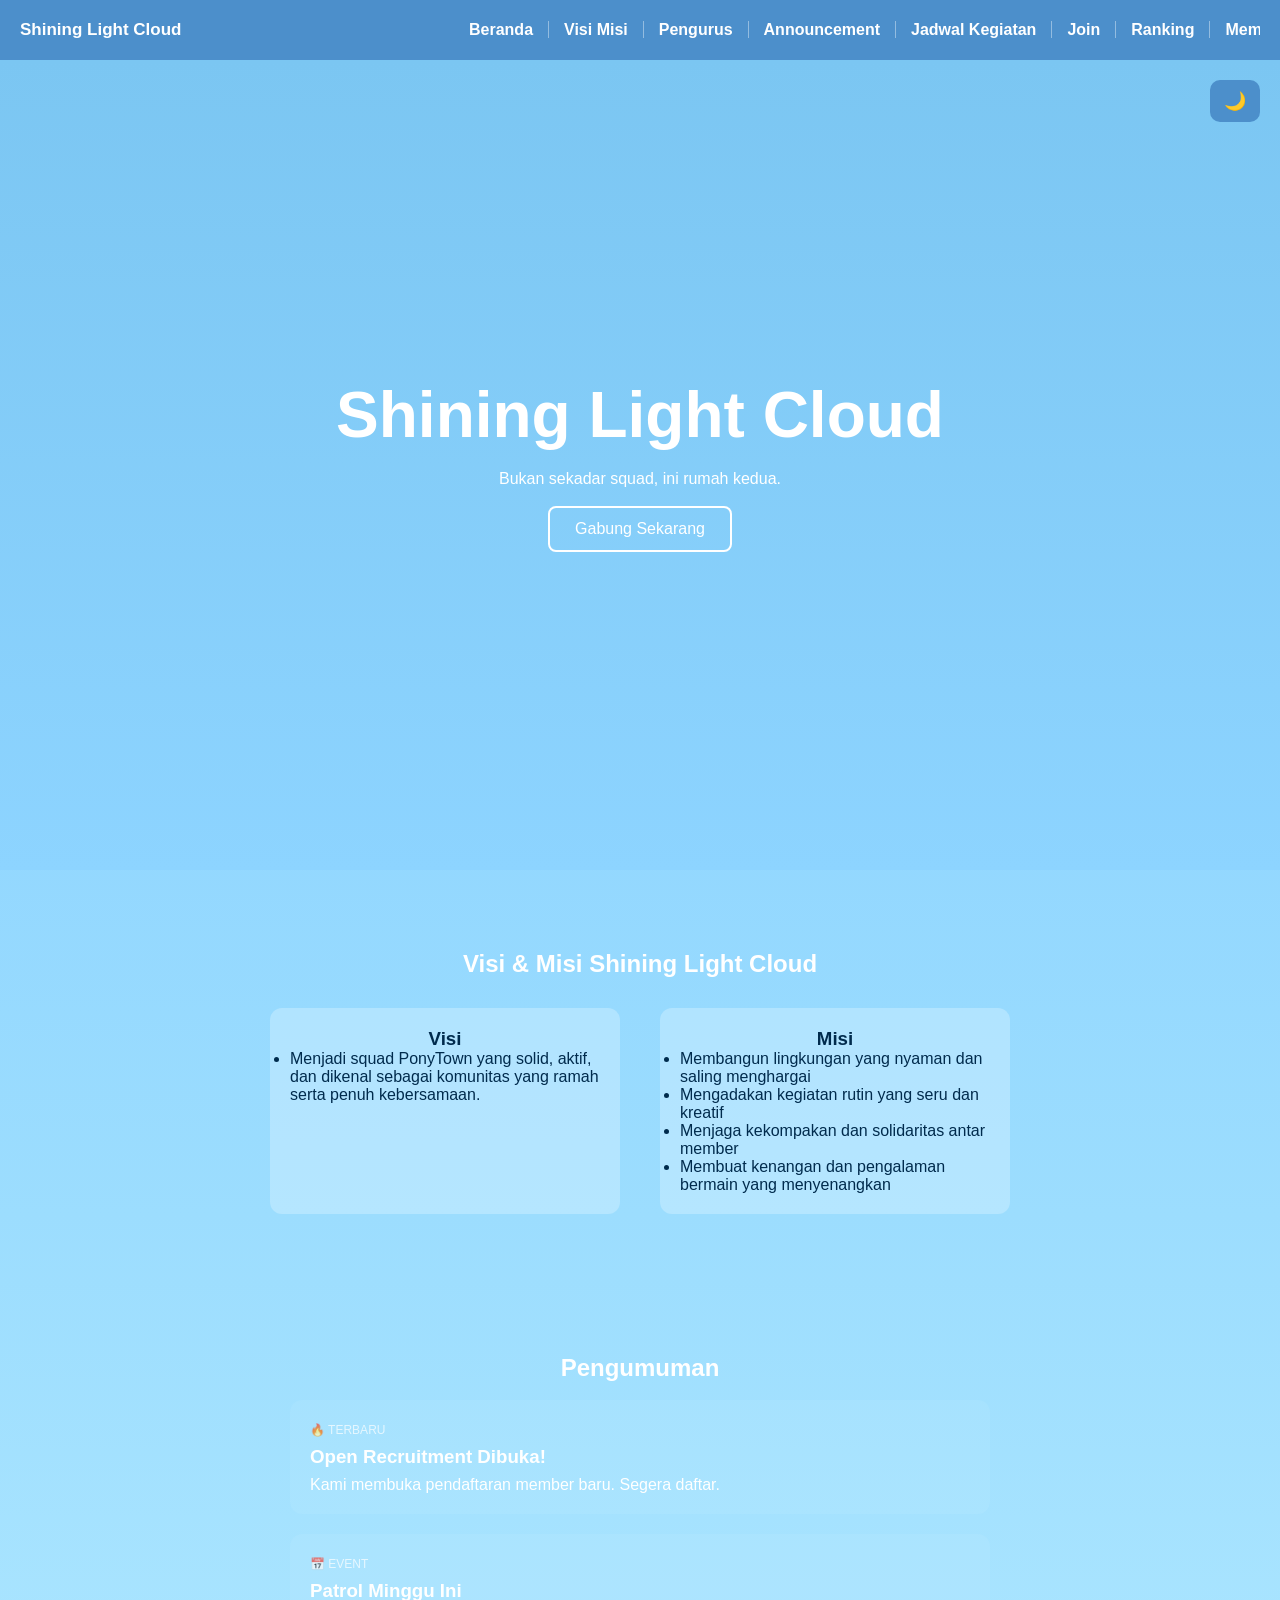
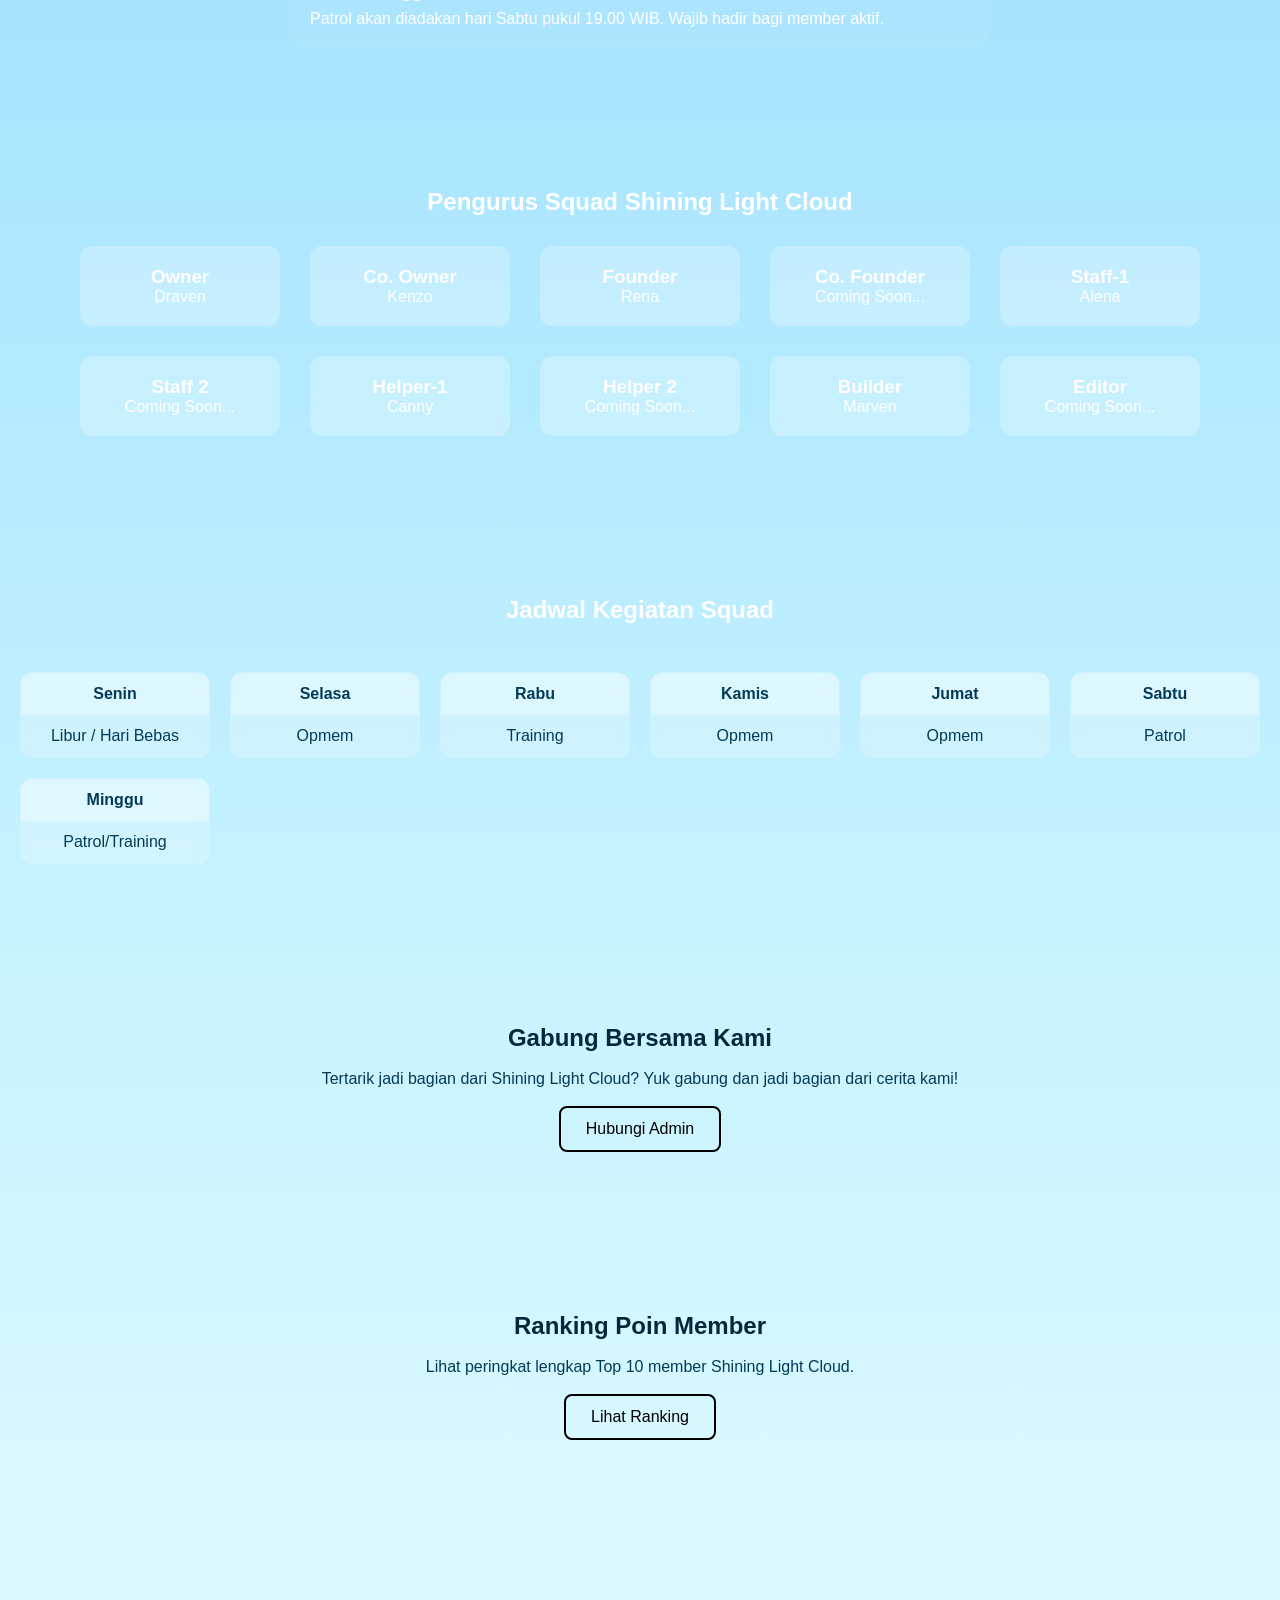
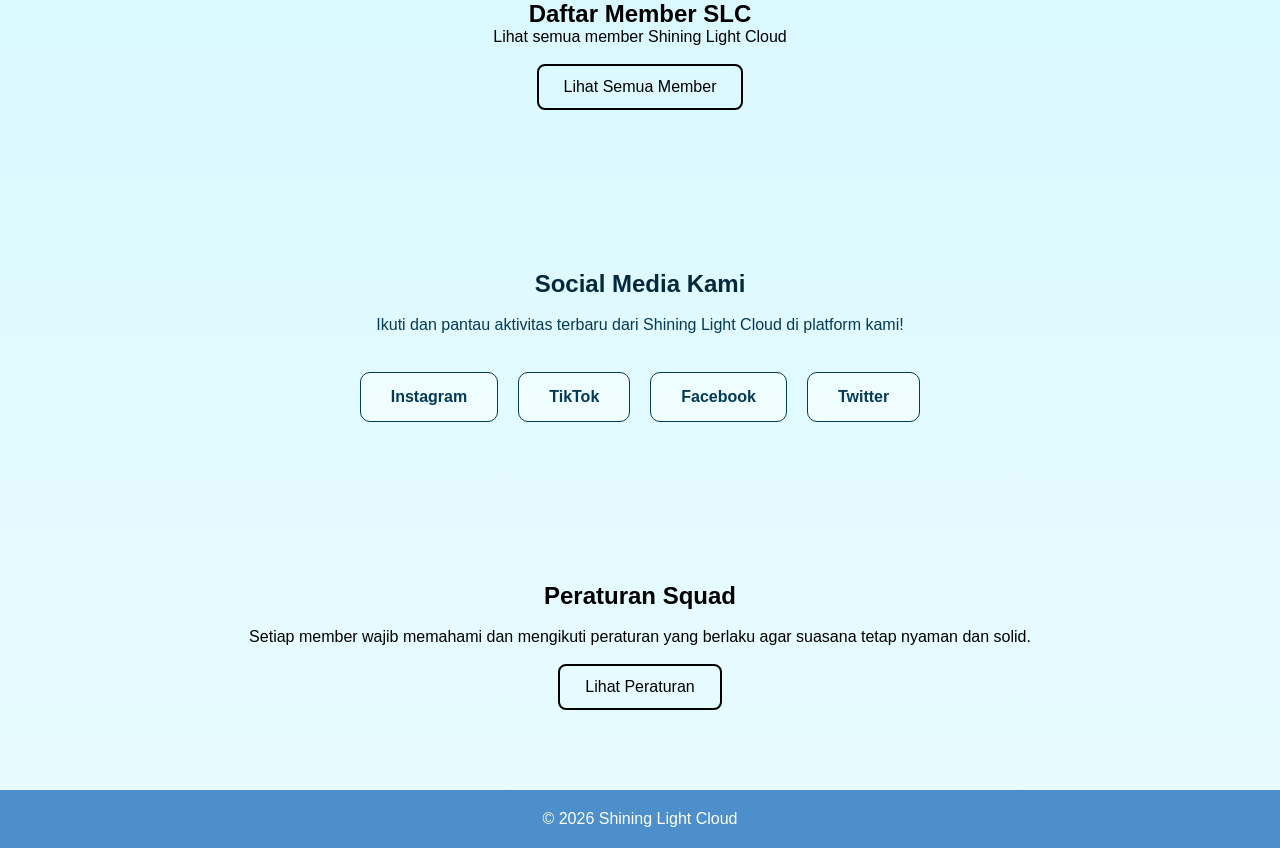
==== index.html @ 325a5eca "Update index.html" ====
<!DOCTYPE html>
<html lang="id">
<head>
    <meta charset="UTF-8">
    <meta name="viewport" content="width=device-width, initial-scale=1.0">
    <title>Shining Light Cloud</title>
    <link rel="icon" href="assets/img/favicon.ico">
    <link rel="stylesheet" href="assets/css/beranda/global.css">
    <link rel="stylesheet" href="assets/css/beranda/navbar.css">
    <link rel="stylesheet" href="assets/css/beranda/hero.css">
    <link rel="stylesheet" href="assets/css/beranda/about.css">
    <link rel="stylesheet" href="assets/css/beranda/team.css">
    <link rel="stylesheet" href="assets/css/beranda/schedule.css">
    <link rel="stylesheet" href="assets/css/beranda/join.css">
    <link rel="stylesheet" href="assets/css/beranda/social.css">
    <link rel="stylesheet" href="assets/css/beranda/ranking.css">
    <link rel="stylesheet" href="assets/css/beranda/member-list.css">
    <link rel="stylesheet" href="assets/css/beranda/footer.css">
    <link rel="stylesheet" href="assets/css/beranda/darkmode.css">
    <link rel="stylesheet" href="assets/css/beranda/responsive.css">
    <link rel="stylesheet" href="assets/css/beranda/announcement.css">
    
</head>
<body>

<!-- NAVBAR -->
<nav class="navbar">
    <div class="logo">Shining Light Cloud</div>

    <div class="nav-scroll">
        <ul>
            <li><a href="#beranda">Beranda</a></li>
            <li><a href="#visi-misi">Visi Misi</a></li>
            <li><a href="#pengurus">Pengurus</a></li>
            <li><a href="#announcement">Announcement</a></li>
            <li><a href="#kegiatan">Jadwal Kegiatan</a></li>
            <li><a href="#join">Join</a></li>
            <li><a href="#ranking">Ranking</a></li>
            <li><a href="#member-list">Member List</a></li>
            <li><a href="#social-media">Social Media</a></li>
            <li><a href="#rules">Rules</a></li>
        </ul>
    </div>
</nav>

<div class="theme-toggle" id="theme-toggle">🌙</div>

<!-- HERO -->
<section id="beranda" class="section hero">
    <div class="hero-text">
        <h1>Shining Light Cloud</h1>
        <br>
        <p>Bukan sekadar squad, ini rumah kedua.</p>
        <br>
        <a href="#join" class="bttn">Gabung Sekarang</a>
    </div>
</section>

<!-- VISI MISI -->
<section id="visi-misi" class="section about">
    <h2>Visi & Misi Shining Light Cloud</h2>

    <div class="about-container">
        <div class="visi">
            <h3>Visi</h3>
            <ul>
                <li>Menjadi squad PonyTown yang solid, aktif, dan dikenal sebagai komunitas yang ramah serta penuh kebersamaan.</li>
            </ul>
        </div>

        <div class="misi">
            <h3>Misi</h3>
            <ul>
                <li>Membangun lingkungan yang nyaman dan saling menghargai</li>
                <li>Mengadakan kegiatan rutin yang seru dan kreatif</li>
                <li>Menjaga kekompakan dan solidaritas antar member</li>
                <li>Membuat kenangan dan pengalaman bermain yang menyenangkan</li>
            </ul>
        </div>
    </div>
</section>

<section id="announcement" class="section announcement">
    <h2>Pengumuman</h2> <br>

    <div class="announcement-container">

        <div class="announcement-item">
            <span class="tag">🔥 TERBARU</span>
            <h3>Open Recruitment Dibuka!</h3>
            <p>Kami membuka pendaftaran member baru. Segera daftar.</p>
        </div>

        <div class="announcement-item">
            <span class="tag">📅 EVENT</span>
            <h3>Patrol Minggu Ini</h3>
            <p>Patrol akan diadakan hari Sabtu pukul 19.00 WIB. Wajib hadir bagi member aktif.</p>
        </div>

    </div>
</section>

<!-- PENGURUS -->
<section id="pengurus" class="section team">
    <h2>Pengurus Squad Shining Light Cloud</h2>

    <div class="team-container">

        <a href="pages/admin/draven.html" class="member">
            <h3>Owner</h3>
            <p>Draven</p>
        </a>

        <a href="pages/admin/kenzo.html" class="member">
            <h3>Co. Owner</h3>
            <p>Kenzo</p>
        </a>

        <a href="pages/admin/rena.html" class="member">
            <h3>Founder</h3>
            <p>Rena</p>
        </a>

        <div class="member">
            <h3>Co. Founder</h3>
            <p>Coming Soon...</p>
        </div>

        <a href="pages/admin/alena.html" class="member">
            <h3>Staff-1</h3>
            <p>Alena</p>
        </a>

        <div class="member">
            <h3>Staff 2</h3>
            <p>Coming Soon...</p>
        </div>

        <a href="pages/admin/canny.html" class="member">
            <h3>Helper-1</h3>
            <p>Canny</p>
        </a>

        <div class="member">
            <h3>Helper 2</h3>
            <p>Coming Soon...</p>
        </div>

        <a href="pages/admin/marven.html" class="member">
            <h3>Builder</h3>
            <p>Marven</p>
        </a>

        <div class="member">
            <h3>Editor</h3>
            <p>Coming Soon...</p>
        </div>

    </div>
</section>

<!-- KEGIATAN -->
<section id="kegiatan" class="section activity">
    <h2>Jadwal Kegiatan Squad</h2>
    <br>

    <div class="schedule-grid">

        <table class="schedule-table">
            <tr>
                <th>Senin</th>
            </tr>
            <tr>
                <td>Libur / Hari Bebas</td>
            </tr>
        </table>

        <table class="schedule-table">
            <tr>
                <th>Selasa</th>
            </tr>
            <tr>
                <td>Opmem</td>
            </tr>
        </table>

        <table class="schedule-table">
            <tr>
                <th>Rabu</th>
            </tr>
            <tr>
                <td>Training</td>
            </tr>
        </table>

        <table class="schedule-table">
            <tr>
                <th>Kamis</th>
            </tr>
            <tr>
                <td>Opmem</td>
            </tr>
        </table>

        <table class="schedule-table">
            <tr>
                <th>Jumat</th>
            </tr>
            <tr>
                <td>Opmem</td>
            </tr>
        </table>

        <table class="schedule-table">
            <tr>
                <th>Sabtu</th>
            </tr>
            <tr>
                <td>Patrol</td>
            </tr>
        </table>

        <table class="schedule-table">
            <tr>
                <th>Minggu</th>
            </tr>
            <tr>
                <td>Patrol/Training</td>
            </tr>
        </table>

    </div>
</section>

<!-- JOIN -->
<section id="join" class="section join">
    <h2>Gabung Bersama Kami</h2>
    <br>
    <p>Tertarik jadi bagian dari Shining Light Cloud? Yuk gabung dan jadi bagian dari cerita kami!</p>
    <br>

    <a href="pages/admin.html" class="btn">Hubungi Admin</a>
</section>

<!-- RANKING -->
<section id="ranking" class="section ranking">
    <h2>Ranking Poin Member</h2>
    <br>
    <p>Lihat peringkat lengkap Top 10 member Shining Light Cloud.</p>
    <br>

    <a href="pages/ranking.html" class="btn">Lihat Ranking</a>
</section>

<!-- MEMBER LIST -->
<section id="member-list" class="section member-list">
    <h2 style="color: black;">Daftar Member SLC</h2>
    <p style="color: black;">Lihat semua member Shining Light Cloud</p>
    <br>

    <a href="pages/member/member-list.html" class="btn">Lihat Semua Member</a>
</section>

<!-- SOCIAL -->
<section id="social-media" class="section social">
    <h2>Social Media Kami</h2>
    <br>
    <p>Ikuti dan pantau aktivitas terbaru dari Shining Light Cloud di platform kami!</p>
    <br>

    <div class="social-container">
        <a href="https://www.instagram.com/shininglightcloud?igsh=OTZnd3Znb2lmcnAx" class="social-box">Instagram</a>
        <a href="https://www.tiktok.com/@shining.light.clo?_r=1&_t=ZS-95J1mHnRZrQ" class="social-box">TikTok</a>
        <a href="https://www.facebook.com/profile.php?id=61574347956772&mibextid=rS40aB7S9Ucbxw6v" class="social-box">Facebook</a>
        <a href="https://x.com/SCloud65213" class="social-box">Twitter</a>
    </div>
</section>

<section id="rules" class="section rules-preview">
    <h2 style="color: black;">Peraturan Squad</h2> <br>
    <p style="color: black;">Setiap member wajib memahami dan mengikuti peraturan yang berlaku agar suasana tetap nyaman dan solid.</p>
    <br>

    <a href="pages/rules.html" class="btn">Lihat Peraturan</a>
</section>

<!-- FOOTER -->
<footer>
    &copy; 2026 Shining Light Cloud
</footer>

<script src="assets/js/beranda.js"></script>

</body>
</html>
---- assets/css/beranda/global.css ----
* {
    margin: 0;
    padding: 0;
    box-sizing: border-box;
}

html { scroll-behavior: smooth;}

body {
    font-family: Arial, sans-serif;
    transition: background 0.5s ease, color 0.5s ease;
    background: linear-gradient(180deg, #7BC6F2 0%, #8DD4FF 15%, #9CDDFE 30%, #AEE7FF 45%, #C3F1FF 60%, #D7F8FF 75%, #E9FCFF 100%);
}

.section {
    padding: 80px 20px;
    text-align: center;
    scroll-margin-top: 100px;
    color: white;
}

.about, .team, .activity, .join, .social, .ranking, .member-list {
    background: transparent;
}

.bttn {
    display: inline-block;
    color: rgb(255, 255, 255);
    text-decoration: none;
    border: 2px solid rgb(255, 255, 255);
    padding: 12px 25px;
    border-radius: 8px;
    transition: 0.3s;
}

.btn {
    display: inline-block;
    color: black;
    text-decoration: none;
    border: 2px solid black;
    padding: 12px 25px;
    border-radius: 8px;
    transition: 0.3s;
}
.btn:hover {
    background: rgba(255,255,255,0.2);
}
---- assets/css/beranda/navbar.css ----
.navbar {
    display: flex;
    justify-content: space-between;
    align-items: center;
    padding: 20px;
    background: #4C8FCB;
    color: white;
    position: sticky;
    top: 0;
    z-index: 100;
}

.logo {
    font-weight: bold;
    font-size: 17px;
}

.nav-scroll {
    overflow-x: auto;
    white-space: nowrap;
    max-width: 65%;
}
.nav-scroll::-webkit-scrollbar { display: none; }

.nav-scroll ul { display: flex; }

.nav-scroll li { list-style: none; }

.nav-scroll li a {
    text-decoration: none;
    color: white;
    font-weight: bold;
    padding: 0 15px;
    border-right: 1px solid rgba(255,255,255,0.4);
    transition: 0.3s;
}
.nav-scroll li a:hover { opacity: 0.7; }
.nav-scroll li:last-child a { border-right: none; }
---- assets/css/beranda/hero.css ----
.hero {
    height: 90vh;
    display: flex;
    justify-content: center;
    align-items: center;
    background: linear-gradient(180deg, #7BC6F2, #8DD4FF);
}

.hero h1 {
    font-size: 64px;
}
---- assets/css/beranda/about.css ----
.about-container {
    display: flex;
    gap: 40px;
    justify-content: center;
    flex-wrap: wrap;
    margin-top: 30px;
}

.visi, .misi {
    background: rgba(255,255,255,0.25);
    padding: 20px;
    border-radius: 12px;
    width: 350px;
    color: #002B4D;
}

.visi ul, .misi ul {
    text-align: left;
}
---- assets/css/beranda/team.css ----
.team-container {
    display: flex;
    gap: 30px;
    flex-wrap: wrap;
    justify-content: center;
    margin-top: 30px;
}

.member {
    text-decoration: none;
    color: white;
    background: rgba(255,255,255,0.25);
    padding: 20px;
    border-radius: 12px;
    width: 200px;
    transition: 0.3s;
}

.member:hover {
    transform: translateY(-8px);
    background: rgba(255,255,255,0.35);
}
---- assets/css/beranda/schedule.css ----
.schedule-grid {
    display: grid;
    grid-template-columns: repeat(auto-fit, minmax(180px, 1fr));
    gap: 20px;
    margin-top: 30px;
}

.schedule-table {
    width: 100%;
    border-collapse: collapse;
    background: rgba(255,255,255,0.22);
    backdrop-filter: blur(5px);
    border-radius: 12px;
    color: #033A57;
    overflow: hidden;
    border: 1px solid rgba(255,255,255,0.3);
}

.schedule-table th {
    padding: 12px;
    background: rgba(255,255,255,0.33);
}

.schedule-table td {
    padding: 12px;
}
---- assets/css/beranda/join.css ----
.join { color: #033A57; }

.join h2 { color: #02283d; }
---- assets/css/beranda/social.css ----
.social { color: #033A57; }

.social h2 { color: #02283d; }

.social-container {
    display: flex;
    justify-content: center;
    flex-wrap: wrap;
    gap: 20px;
    margin-top: 20px;
}

.social-box {
    text-decoration: none;
    color: #033A57;
    background: rgba(255,255,255,0.45);
    border: 1px solid #033A57;
    padding: 15px 30px;
    border-radius: 10px;
    font-weight: bold;
    transition: 0.3s;
}

.social-box:hover {
    background: rgba(255,255,255,0.65);
    transform: translateY(-5px);
}
---- assets/css/beranda/ranking.css ----
.ranking { color: #033A57; }

.ranking h2 { color: #02283d; }
---- assets/css/beranda/footer.css ----
footer {
    text-align: center;
    padding: 20px;
    background: #4C8FCB;
    color: white;
}
---- assets/css/beranda/darkmode.css ----
body.dark-mode {
    background: linear-gradient(180deg, #0F243A 0%, #153557 25%, #1E4366 50%, #254F75 75%, #2E5B85 100%);
}

.dark-mode .navbar {
    background: linear-gradient(to right, #0F243A, #1A3654);
}

.dark-mode .hero {
    background: linear-gradient(180deg, #0F243A, #153557);
}

.dark-mode .social-box {
    color: white;
    border-color: white;
    background: rgba(255,255,255,0.1);
}

.dark-mode .social-box:hover {
    background: rgba(255,255,255,0.2);
}

.dark-mode footer {
    background: #0F243A;
}

/* Theme Button */
.theme-toggle {
    position: fixed;
    top: 80px;
    right: 20px;
    background: #4C8FCB;
    color: white;
    padding: 10px 14px;
    border-radius: 10px;
    cursor: pointer;
    font-size: 18px;
    z-index: 999;
    transition: 0.3s;
}
.theme-toggle:hover { transform: scale(1.1); }
.dark-mode .theme-toggle { background: #1A3654; }
---- assets/css/beranda/responsive.css ----
@media (max-width: 768px) {

    .navbar { padding: 12px 15px; }
    .logo { font-size: 14px; }

    .nav-scroll { max-width: 60%; }
    .nav-scroll li a {
        padding: 0 10px;
        font-size: 12px;
    }

    .hero { height: 80vh; padding: 0 15px; }
    .hero h1 {
        font-size: 34px;
        line-height: 1.2;
    }

    .section { padding: 60px 15px; }

    .visi, .misi { width: 100%; }

    .team-container { gap: 15px; }

    .member {
        width: 100%;
        max-width: 220px;
        padding: 15px;
    }

    .schedule-grid { grid-template-columns: 1fr; }

    .social-box {
        width: 100%;
        padding: 12px;
        text-align: center;
    }

    .theme-toggle {
        top: 70px;
        right: 10px;
        padding: 8px 10px;
        font-size: 14px;
    }
}
---- assets/css/beranda/announcement.css ----
.announcement {
    text-align: center;
    padding: 60px 20px;
}

.announcement-container {
    display: grid;
    gap: 20px;
    max-width: 700px;
    margin: auto;
}

.announcement-item {
    background: rgba(255,255,255,0.05);
    padding: 20px;
    border-radius: 12px;
    text-align: left;
    transition: 0.3s;
}

.announcement-item:hover {
    transform: translateY(-4px);
    background: rgba(255,255,255,0.1);
}

.tag {
    font-size: 12px;
    opacity: 0.7;
}

.announcement-item h3 {
    margin: 8px 0;
}
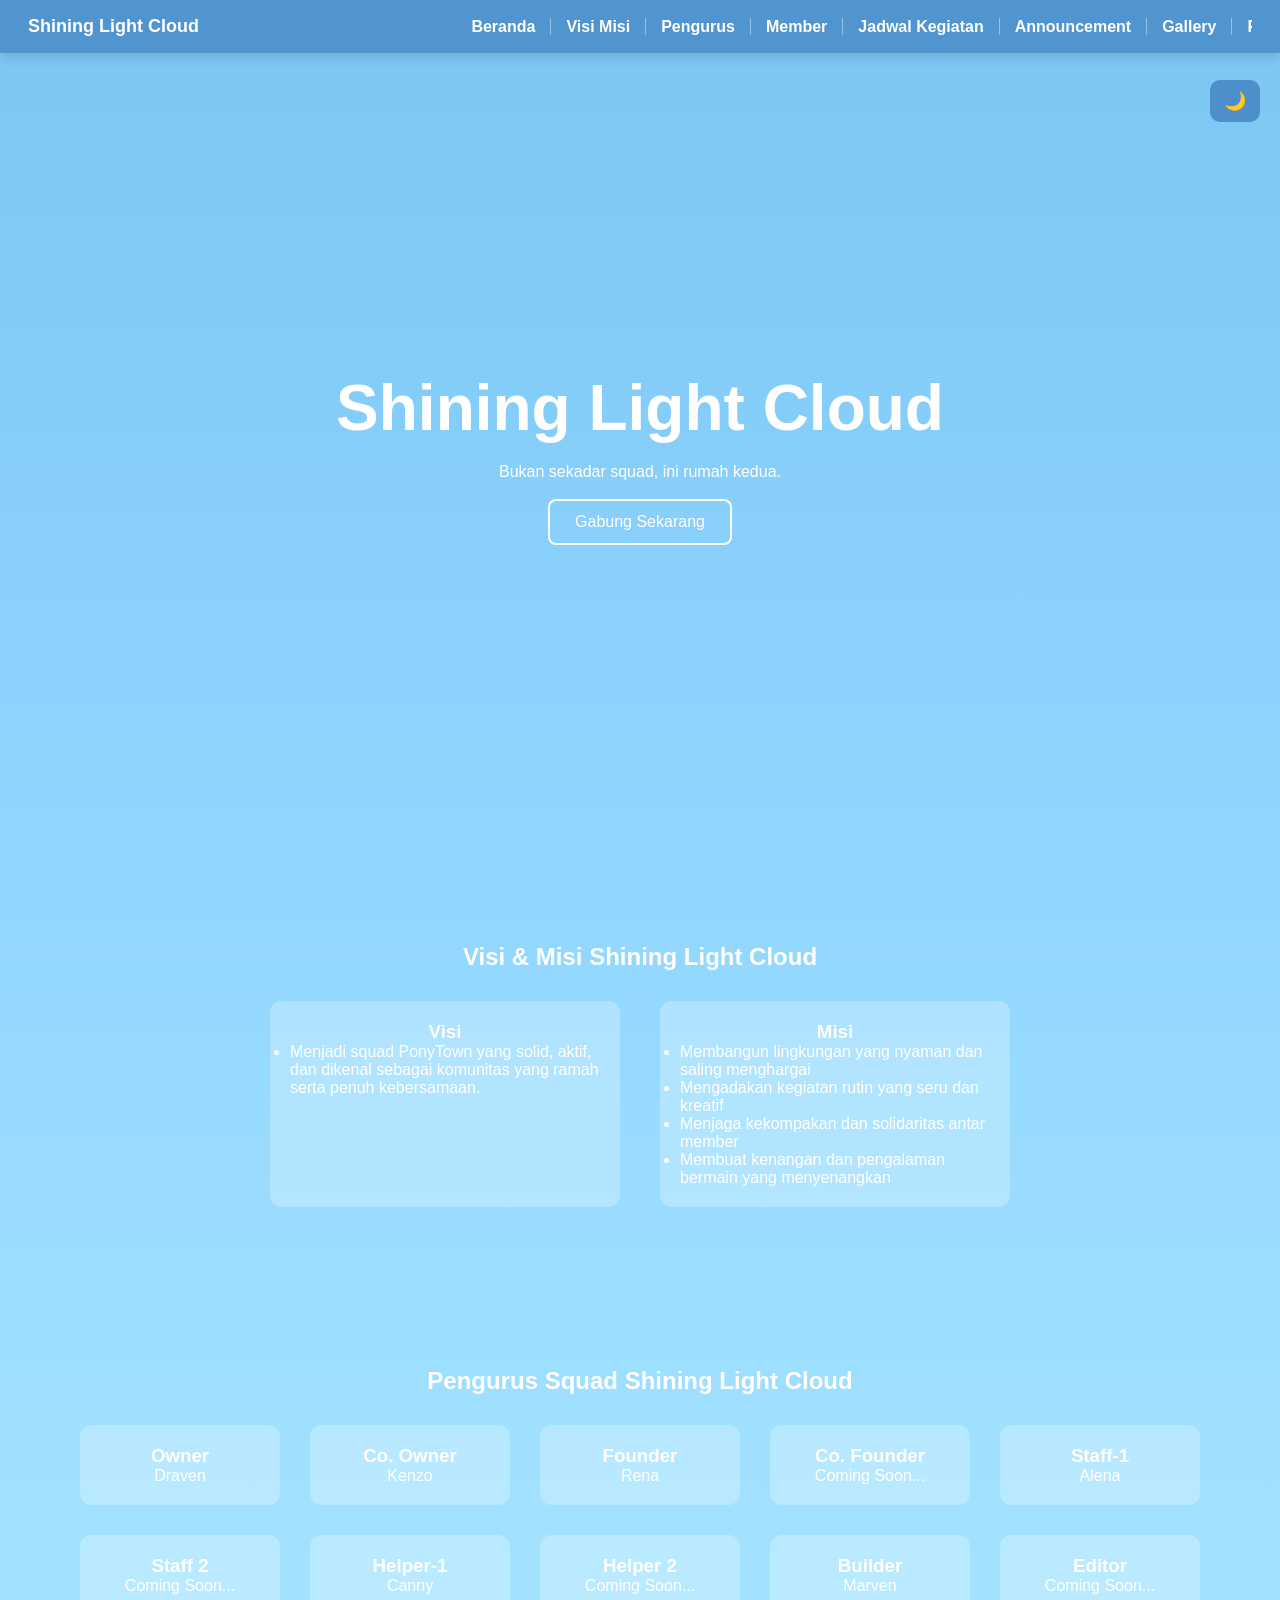
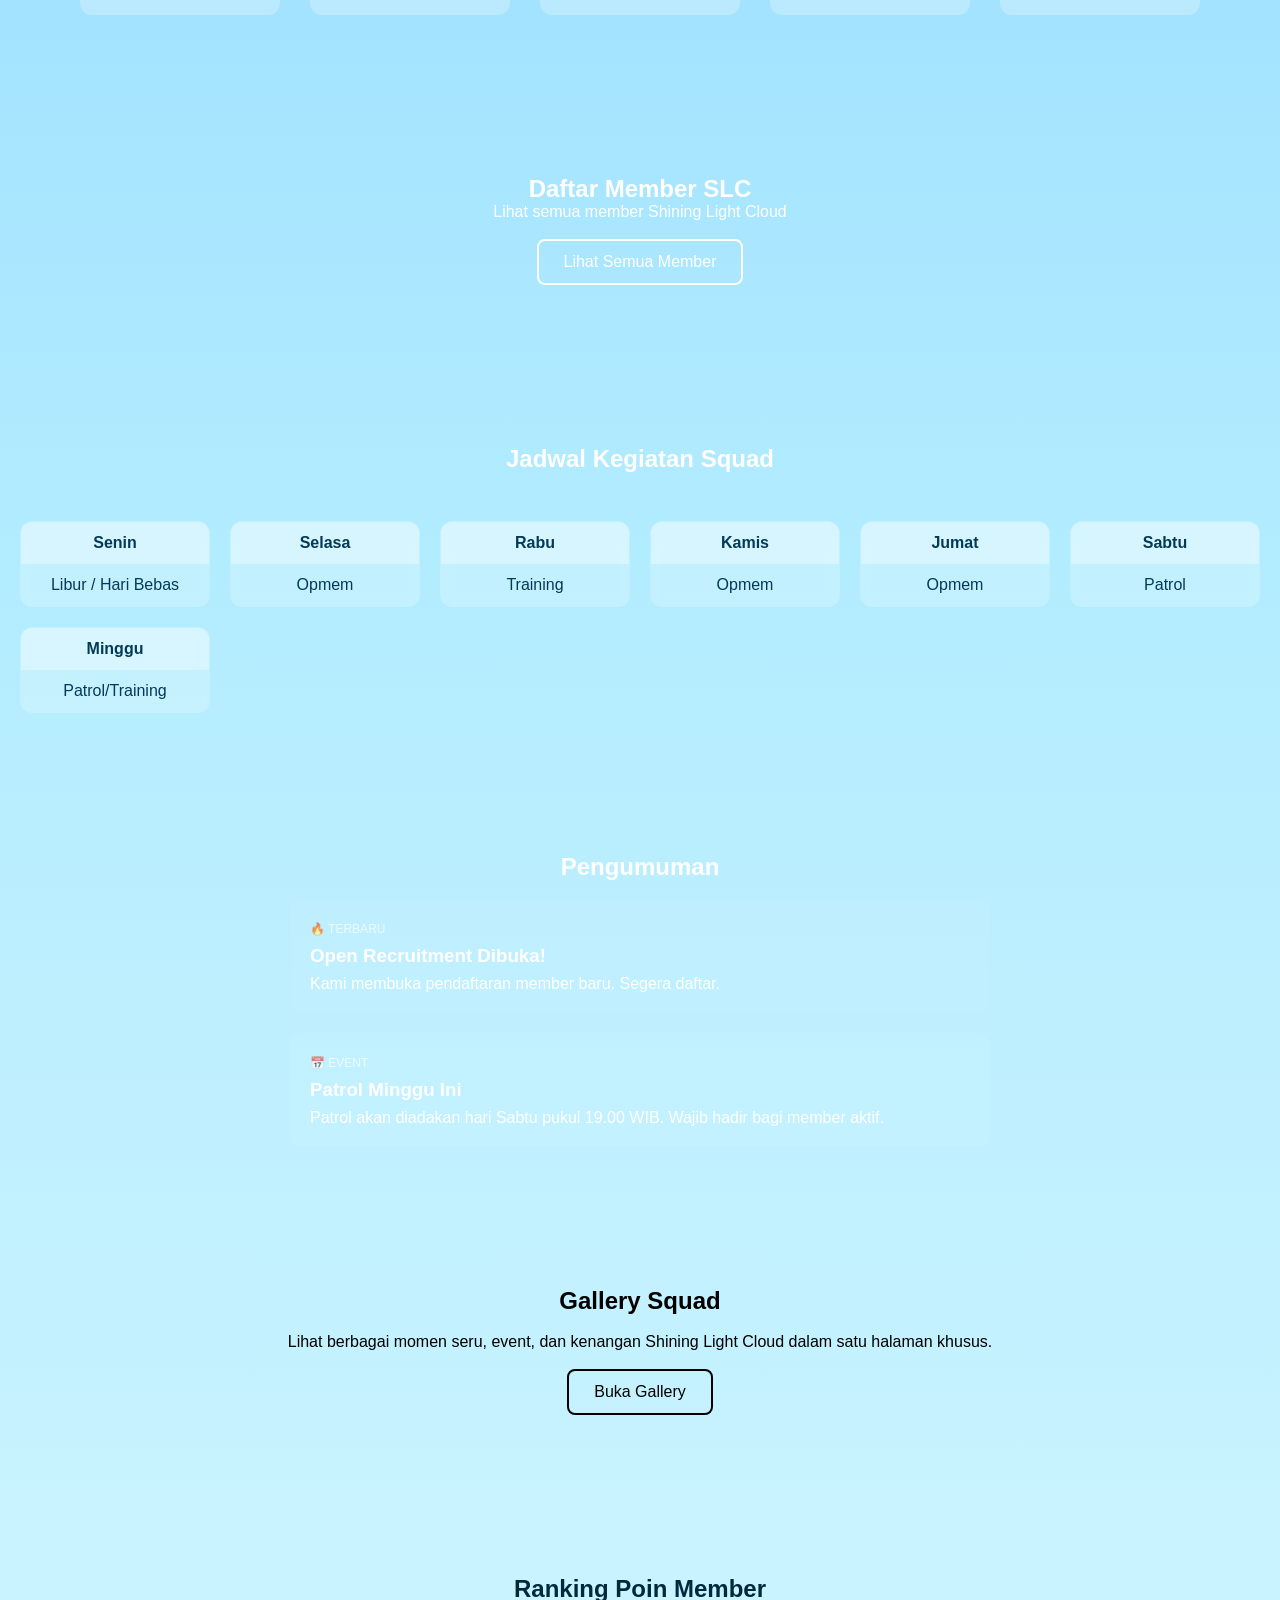
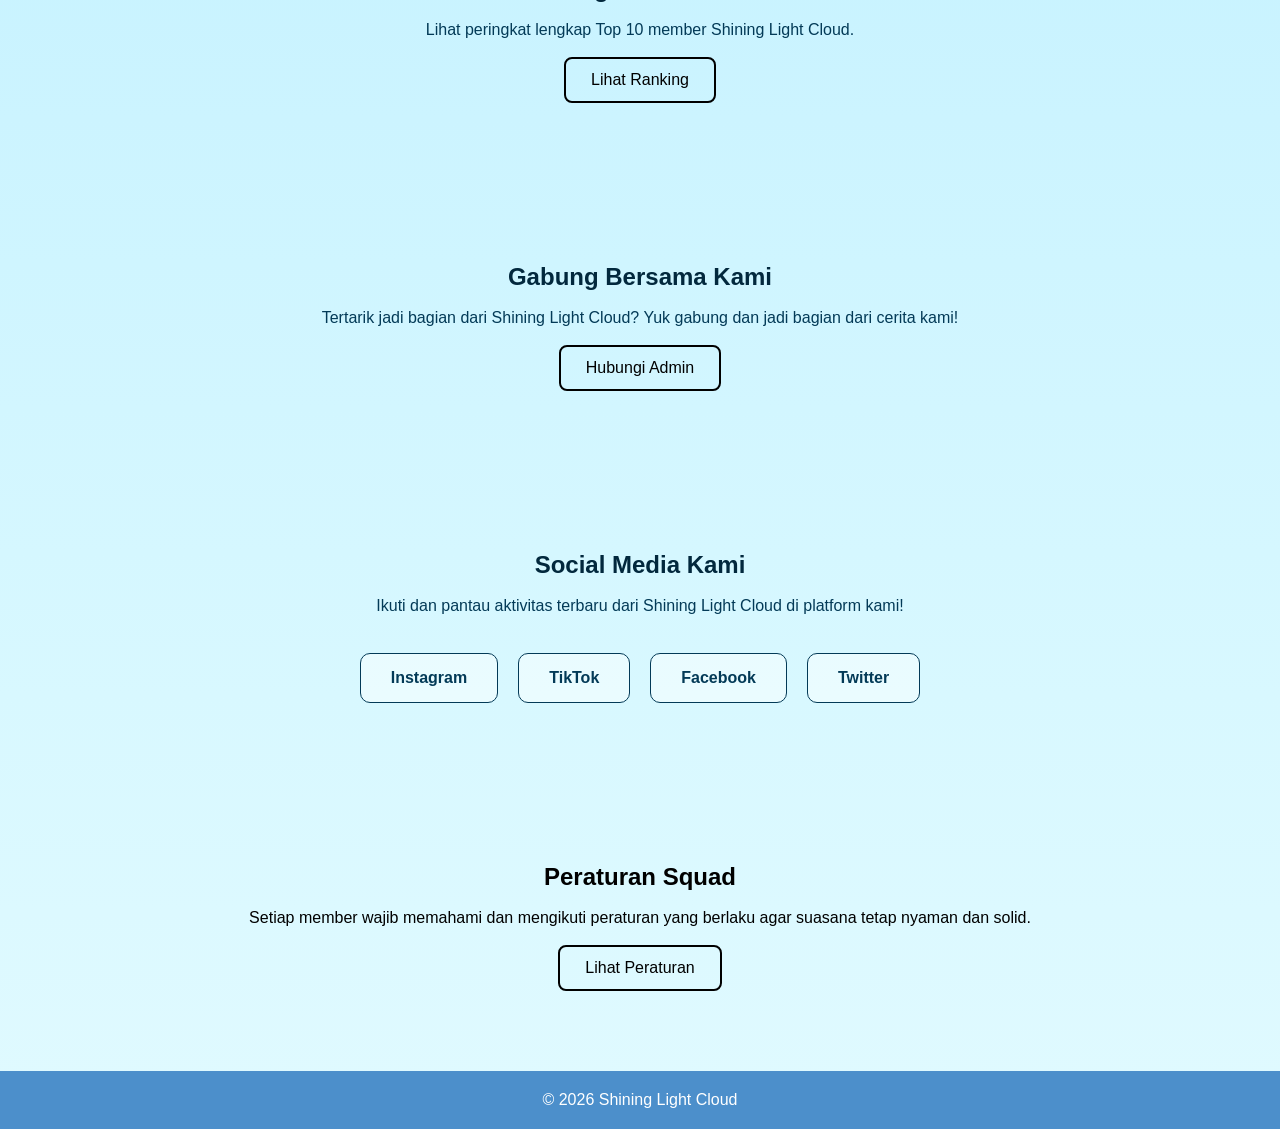
==== commit 1d06898e: "Add files via upload" ====
--- a/index.html
+++ b/index.html
@@ -4,9 +4,11 @@
     <meta charset="UTF-8">
     <meta name="viewport" content="width=device-width, initial-scale=1.0">
     <title>Shining Light Cloud</title>
+
     <link rel="icon" href="assets/img/favicon.ico">
+
+    <!-- CSS -->
     <link rel="stylesheet" href="assets/css/beranda/global.css">
-    <link rel="stylesheet" href="assets/css/beranda/navbar.css">
     <link rel="stylesheet" href="assets/css/beranda/hero.css">
     <link rel="stylesheet" href="assets/css/beranda/about.css">
     <link rel="stylesheet" href="assets/css/beranda/team.css">
@@ -19,8 +21,8 @@
     <link rel="stylesheet" href="assets/css/beranda/darkmode.css">
     <link rel="stylesheet" href="assets/css/beranda/responsive.css">
     <link rel="stylesheet" href="assets/css/beranda/announcement.css">
-    
 </head>
+
 <body>
 
 <!-- NAVBAR -->
@@ -32,11 +34,12 @@
             <li><a href="#beranda">Beranda</a></li>
             <li><a href="#visi-misi">Visi Misi</a></li>
             <li><a href="#pengurus">Pengurus</a></li>
+            <li><a href="#member-list">Member</a></li>
+            <li><a href="#kegiatan">Jadwal Kegiatan</a></li>
             <li><a href="#announcement">Announcement</a></li>
-            <li><a href="#kegiatan">Jadwal Kegiatan</a></li>
+            <li><a href="#gallery">Gallery</a></li>
+            <li><a href="#ranking">Ranking</a></li>
             <li><a href="#join">Join</a></li>
-            <li><a href="#ranking">Ranking</a></li>
-            <li><a href="#member-list">Member List</a></li>
             <li><a href="#social-media">Social Media</a></li>
             <li><a href="#rules">Rules</a></li>
         </ul>
@@ -45,7 +48,7 @@
 
 <div class="theme-toggle" id="theme-toggle">🌙</div>
 
-<!-- HERO -->
+<!-- BERANDA -->
 <section id="beranda" class="section hero">
     <div class="hero-text">
         <h1>Shining Light Cloud</h1>
@@ -64,7 +67,10 @@
         <div class="visi">
             <h3>Visi</h3>
             <ul>
-                <li>Menjadi squad PonyTown yang solid, aktif, dan dikenal sebagai komunitas yang ramah serta penuh kebersamaan.</li>
+                <li>
+                    Menjadi squad PonyTown yang solid, aktif, dan dikenal sebagai komunitas
+                    yang ramah serta penuh kebersamaan.
+                </li>
             </ul>
         </div>
 
@@ -80,11 +86,96 @@
     </div>
 </section>
 
+<!-- PENGURUS -->
+<section id="pengurus" class="section team">
+    <h2>Pengurus Squad Shining Light Cloud</h2>
+
+    <div class="team-container">
+        <a href="pages/admin/draven.html" class="member">
+            <h3>Owner</h3>
+            <p>Draven</p>
+        </a>
+
+        <a href="pages/admin/kenzo.html" class="member">
+            <h3>Co. Owner</h3>
+            <p>Kenzo</p>
+        </a>
+
+        <a href="pages/admin/rena.html" class="member">
+            <h3>Founder</h3>
+            <p>Rena</p>
+        </a>
+
+        <div class="member">
+            <h3>Co. Founder</h3>
+            <p>Coming Soon...</p>
+        </div>
+
+        <a href="pages/admin/alena.html" class="member">
+            <h3>Staff-1</h3>
+            <p>Alena</p>
+        </a>
+
+        <div class="member">
+            <h3>Staff 2</h3>
+            <p>Coming Soon...</p>
+        </div>
+
+        <a href="pages/admin/canny.html" class="member">
+            <h3>Helper-1</h3>
+            <p>Canny</p>
+        </a>
+
+        <div class="member">
+            <h3>Helper 2</h3>
+            <p>Coming Soon...</p>
+        </div>
+
+        <a href="pages/admin/marven.html" class="member">
+            <h3>Builder</h3>
+            <p>Marven</p>
+        </a>
+
+        <div class="member">
+            <h3>Editor</h3>
+            <p>Coming Soon...</p>
+        </div>
+    </div>
+</section>
+
+<!-- MEMBER LIST -->
+<section id="member-list" class="section member-list">
+    <h2>Daftar Member SLC</h2>
+    <p>Lihat semua member Shining Light Cloud</p>
+
+    <br>
+    <a href="pages/member/member-list.html" class="bttn">
+        Lihat Semua Member
+    </a>
+</section>
+
+<!-- KEGIATAN -->
+<section id="kegiatan" class="section activity">
+    <h2>Jadwal Kegiatan Squad</h2>
+    <br>
+
+    <div class="schedule-grid">
+        <table class="schedule-table"><tr><th>Senin</th></tr><tr><td>Libur / Hari Bebas</td></tr></table>
+        <table class="schedule-table"><tr><th>Selasa</th></tr><tr><td>Opmem</td></tr></table>
+        <table class="schedule-table"><tr><th>Rabu</th></tr><tr><td>Training</td></tr></table>
+        <table class="schedule-table"><tr><th>Kamis</th></tr><tr><td>Opmem</td></tr></table>
+        <table class="schedule-table"><tr><th>Jumat</th></tr><tr><td>Opmem</td></tr></table>
+        <table class="schedule-table"><tr><th>Sabtu</th></tr><tr><td>Patrol</td></tr></table>
+        <table class="schedule-table"><tr><th>Minggu</th></tr><tr><td>Patrol/Training</td></tr></table>
+    </div>
+</section>
+
+<!-- ANNOUNCEMENT -->
 <section id="announcement" class="section announcement">
-    <h2>Pengumuman</h2> <br>
+    <h2>Pengumuman</h2>
+    <br>
 
     <div class="announcement-container">
-
         <div class="announcement-item">
             <span class="tag">🔥 TERBARU</span>
             <h3>Open Recruitment Dibuka!</h3>
@@ -94,178 +185,63 @@
         <div class="announcement-item">
             <span class="tag">📅 EVENT</span>
             <h3>Patrol Minggu Ini</h3>
-            <p>Patrol akan diadakan hari Sabtu pukul 19.00 WIB. Wajib hadir bagi member aktif.</p>
-        </div>
-
-    </div>
-</section>
-
-<!-- PENGURUS -->
-<section id="pengurus" class="section team">
-    <h2>Pengurus Squad Shining Light Cloud</h2>
-
-    <div class="team-container">
-
-        <a href="pages/admin/draven.html" class="member">
-            <h3>Owner</h3>
-            <p>Draven</p>
-        </a>
-
-        <a href="pages/admin/kenzo.html" class="member">
-            <h3>Co. Owner</h3>
-            <p>Kenzo</p>
-        </a>
-
-        <a href="pages/admin/rena.html" class="member">
-            <h3>Founder</h3>
-            <p>Rena</p>
-        </a>
-
-        <div class="member">
-            <h3>Co. Founder</h3>
-            <p>Coming Soon...</p>
-        </div>
-
-        <a href="pages/admin/alena.html" class="member">
-            <h3>Staff-1</h3>
-            <p>Alena</p>
-        </a>
-
-        <div class="member">
-            <h3>Staff 2</h3>
-            <p>Coming Soon...</p>
-        </div>
-
-        <a href="pages/admin/canny.html" class="member">
-            <h3>Helper-1</h3>
-            <p>Canny</p>
-        </a>
-
-        <div class="member">
-            <h3>Helper 2</h3>
-            <p>Coming Soon...</p>
-        </div>
-
-        <a href="pages/admin/marven.html" class="member">
-            <h3>Builder</h3>
-            <p>Marven</p>
-        </a>
-
-        <div class="member">
-            <h3>Editor</h3>
-            <p>Coming Soon...</p>
-        </div>
-
-    </div>
-</section>
-
-<!-- KEGIATAN -->
-<section id="kegiatan" class="section activity">
-    <h2>Jadwal Kegiatan Squad</h2>
-    <br>
-
-    <div class="schedule-grid">
-
-        <table class="schedule-table">
-            <tr>
-                <th>Senin</th>
-            </tr>
-            <tr>
-                <td>Libur / Hari Bebas</td>
-            </tr>
-        </table>
-
-        <table class="schedule-table">
-            <tr>
-                <th>Selasa</th>
-            </tr>
-            <tr>
-                <td>Opmem</td>
-            </tr>
-        </table>
-
-        <table class="schedule-table">
-            <tr>
-                <th>Rabu</th>
-            </tr>
-            <tr>
-                <td>Training</td>
-            </tr>
-        </table>
-
-        <table class="schedule-table">
-            <tr>
-                <th>Kamis</th>
-            </tr>
-            <tr>
-                <td>Opmem</td>
-            </tr>
-        </table>
-
-        <table class="schedule-table">
-            <tr>
-                <th>Jumat</th>
-            </tr>
-            <tr>
-                <td>Opmem</td>
-            </tr>
-        </table>
-
-        <table class="schedule-table">
-            <tr>
-                <th>Sabtu</th>
-            </tr>
-            <tr>
-                <td>Patrol</td>
-            </tr>
-        </table>
-
-        <table class="schedule-table">
-            <tr>
-                <th>Minggu</th>
-            </tr>
-            <tr>
-                <td>Patrol/Training</td>
-            </tr>
-        </table>
-
-    </div>
+            <p>
+                Patrol akan diadakan hari Sabtu pukul 19.00 WIB.
+                Wajib hadir bagi member aktif.
+            </p>
+        </div>
+    </div>
+</section>
+
+<!-- GALLERY -->
+<section id="gallery" class="section gallery-page">
+    <h2 style="color: black;">Gallery Squad</h2>
+    <br>
+
+    <p style="color: black;">
+        Lihat berbagai momen seru, event, dan kenangan
+        Shining Light Cloud dalam satu halaman khusus.
+    </p>
+
+    <br>
+    <a href="pages/gallery.html" class="btn">Buka Gallery</a>
+</section>
+
+<!-- RANKING -->
+<section id="ranking" class="section ranking">
+    <h2>Ranking Poin Member</h2>
+    <br>
+
+    <p>Lihat peringkat lengkap Top 10 member Shining Light Cloud.</p>
+
+    <br>
+    <a href="pages/ranking.html" class="btn">Lihat Ranking</a>
 </section>
 
 <!-- JOIN -->
 <section id="join" class="section join">
     <h2>Gabung Bersama Kami</h2>
     <br>
-    <p>Tertarik jadi bagian dari Shining Light Cloud? Yuk gabung dan jadi bagian dari cerita kami!</p>
-    <br>
-
+
+    <p>
+        Tertarik jadi bagian dari Shining Light Cloud?
+        Yuk gabung dan jadi bagian dari cerita kami!
+    </p>
+
+    <br>
     <a href="pages/admin.html" class="btn">Hubungi Admin</a>
-</section>
-
-<!-- RANKING -->
-<section id="ranking" class="section ranking">
-    <h2>Ranking Poin Member</h2>
-    <br>
-    <p>Lihat peringkat lengkap Top 10 member Shining Light Cloud.</p>
-    <br>
-
-    <a href="pages/ranking.html" class="btn">Lihat Ranking</a>
-</section>
-
-<!-- MEMBER LIST -->
-<section id="member-list" class="section member-list">
-    <h2 style="color: black;">Daftar Member SLC</h2>
-    <p style="color: black;">Lihat semua member Shining Light Cloud</p>
-    <br>
-
-    <a href="pages/member/member-list.html" class="btn">Lihat Semua Member</a>
 </section>
 
 <!-- SOCIAL -->
 <section id="social-media" class="section social">
     <h2>Social Media Kami</h2>
     <br>
-    <p>Ikuti dan pantau aktivitas terbaru dari Shining Light Cloud di platform kami!</p>
+
+    <p>
+        Ikuti dan pantau aktivitas terbaru dari Shining Light Cloud
+        di platform kami!
+    </p>
+
     <br>
 
     <div class="social-container">
@@ -276,11 +252,17 @@
     </div>
 </section>
 
+<!-- RULES -->
 <section id="rules" class="section rules-preview">
-    <h2 style="color: black;">Peraturan Squad</h2> <br>
-    <p style="color: black;">Setiap member wajib memahami dan mengikuti peraturan yang berlaku agar suasana tetap nyaman dan solid.</p>
-    <br>
-
+    <h2 style="color: black;">Peraturan Squad</h2>
+    <br>
+
+    <p style="color: black;">
+        Setiap member wajib memahami dan mengikuti peraturan
+        yang berlaku agar suasana tetap nyaman dan solid.
+    </p>
+
+    <br>
     <a href="pages/rules.html" class="btn">Lihat Peraturan</a>
 </section>
 
@@ -292,4 +274,4 @@
 <script src="assets/js/beranda.js"></script>
 
 </body>
-</html>
+</html>
--- a/assets/css/beranda/global.css
+++ b/assets/css/beranda/global.css
@@ -9,7 +9,20 @@
 body {
     font-family: Arial, sans-serif;
     transition: background 0.5s ease, color 0.5s ease;
-    background: linear-gradient(180deg, #7BC6F2 0%, #8DD4FF 15%, #9CDDFE 30%, #AEE7FF 45%, #C3F1FF 60%, #D7F8FF 75%, #E9FCFF 100%);
+   background: linear-gradient(
+    180deg,
+    #7BC6F2 0%,
+    #86CEFA 10%,
+    #91D6FF 20%,
+    #9CDEFF 30%,
+    #A7E5FF 40%,
+    #B2ECFF 50%,
+    #BDEFFF 60%,
+    #C6F2FF 70%,
+    #CFF5FF 80%,
+    #D8F8FF 90%,
+    #E0FAFF 100%
+);
 }
 
 .section {
@@ -44,4 +57,82 @@
 }
 .btn:hover {
     background: rgba(255,255,255,0.2);
+}
+
+/* ===== NAVBAR GLOBAL ===== */
+.navbar {
+    width: 100%;
+    display: flex;
+    justify-content: space-between;
+    align-items: center;
+
+    padding: 16px 28px;    /* dibuat konsisten */
+    background: rgba(76, 143, 203, 0.9);
+    backdrop-filter: blur(6px);
+
+    color: white;
+    position: sticky;
+    top: 0;
+    z-index: 100;
+
+    box-shadow: 0 3px 12px rgba(0,0,0,0.15);
+}
+
+.logo {
+    font-weight: bold;
+    font-size: 18px;
+}
+
+
+/* ===== NAVBAR MENU SCROLL (OPSIONAL, hanya beranda yang pakai) ===== */
+.nav-scroll {
+    overflow-x: auto;
+    white-space: nowrap;
+    max-width: 65%;
+}
+.nav-scroll::-webkit-scrollbar { display: none; }
+
+.nav-scroll ul { 
+    display: flex; 
+    padding: 0;
+    margin: 0;
+}
+
+.nav-scroll li { 
+    list-style: none; 
+}
+
+.nav-scroll li a {
+    text-decoration: none;
+    color: white;
+    font-weight: bold;
+
+    padding: 0 15px;
+    border-right: 1px solid rgba(255,255,255,0.4);
+
+    transition: 0.25s;
+}
+
+.nav-scroll li:last-child a {
+    border-right: none;
+}
+
+.nav-scroll li a:hover {
+    opacity: 0.7;
+}
+
+.back-btn {
+    text-decoration: none;
+    color: white;
+    border: 2px solid rgba(255,255,255,0.85);
+
+    padding: 7px 18px;
+    border-radius: 12px;
+    font-weight: bold;
+
+    transition: 0.25s;
+}
+
+.back-btn:hover {
+    background: rgba(255,255,255,0.18);
 }
--- a/assets/css/beranda/hero.css
+++ b/assets/css/beranda/hero.css
@@ -3,7 +3,6 @@
     display: flex;
     justify-content: center;
     align-items: center;
-    background: linear-gradient(180deg, #7BC6F2, #8DD4FF);
 }
 
 .hero h1 {
--- a/assets/css/beranda/about.css
+++ b/assets/css/beranda/about.css
@@ -7,11 +7,11 @@
 }
 
 .visi, .misi {
-    background: rgba(255,255,255,0.25);
+    background: rgba(255, 255, 255, 0.25);
     padding: 20px;
     border-radius: 12px;
     width: 350px;
-    color: #002B4D;
+    color: #ffffff;
 }
 
 .visi ul, .misi ul {
--- a/assets/css/beranda/darkmode.css
+++ b/assets/css/beranda/darkmode.css
@@ -1,5 +1,18 @@
 body.dark-mode {
-    background: linear-gradient(180deg, #0F243A 0%, #153557 25%, #1E4366 50%, #254F75 75%, #2E5B85 100%);
+    background: linear-gradient(
+    180deg,
+    #0F243A 0%,
+    #122C48 10%,
+    #153557 20%,
+    #1A3C60 30%,
+    #1E4366 40%,
+    #224A6D 50%,
+    #254F75 60%,
+    #28557C 70%,
+    #2B5A82 80%,
+    #2D5D84 90%,
+    #2E5B85 100%
+);
 }
 
 .dark-mode .navbar {
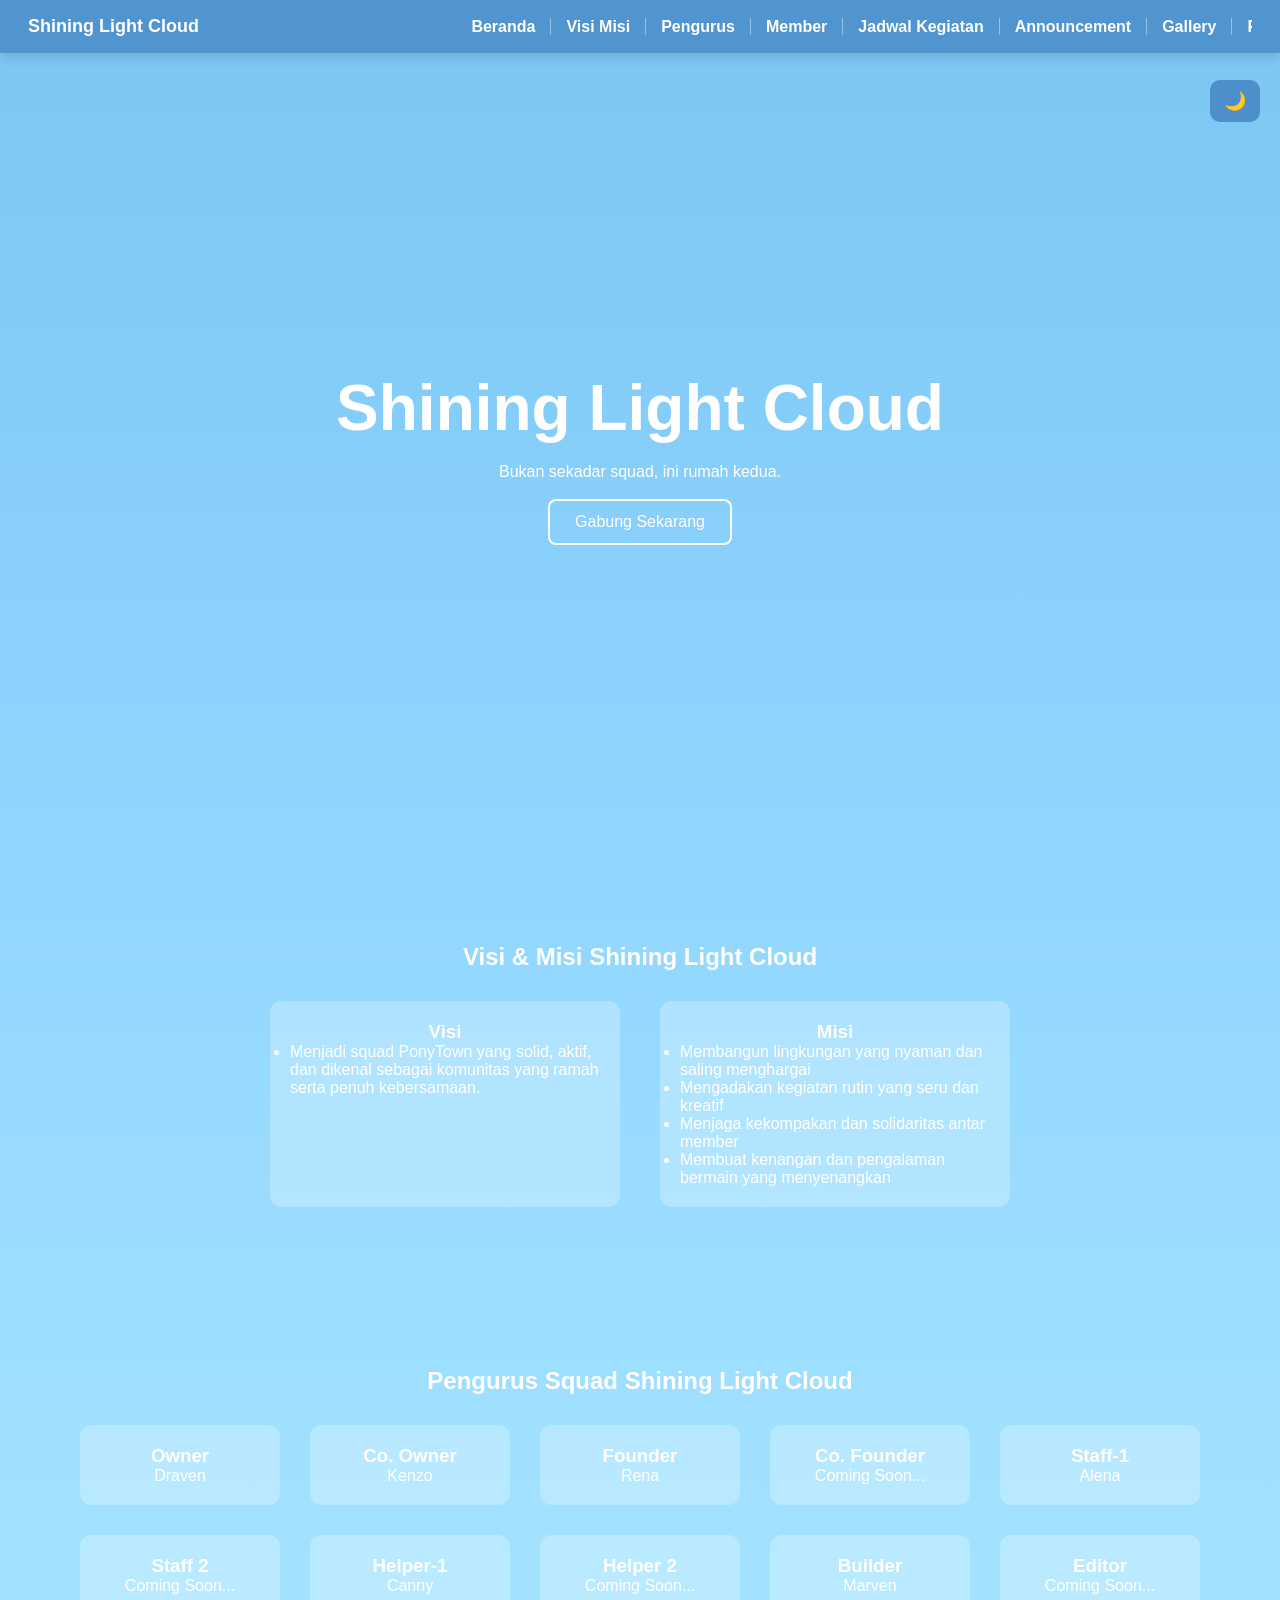
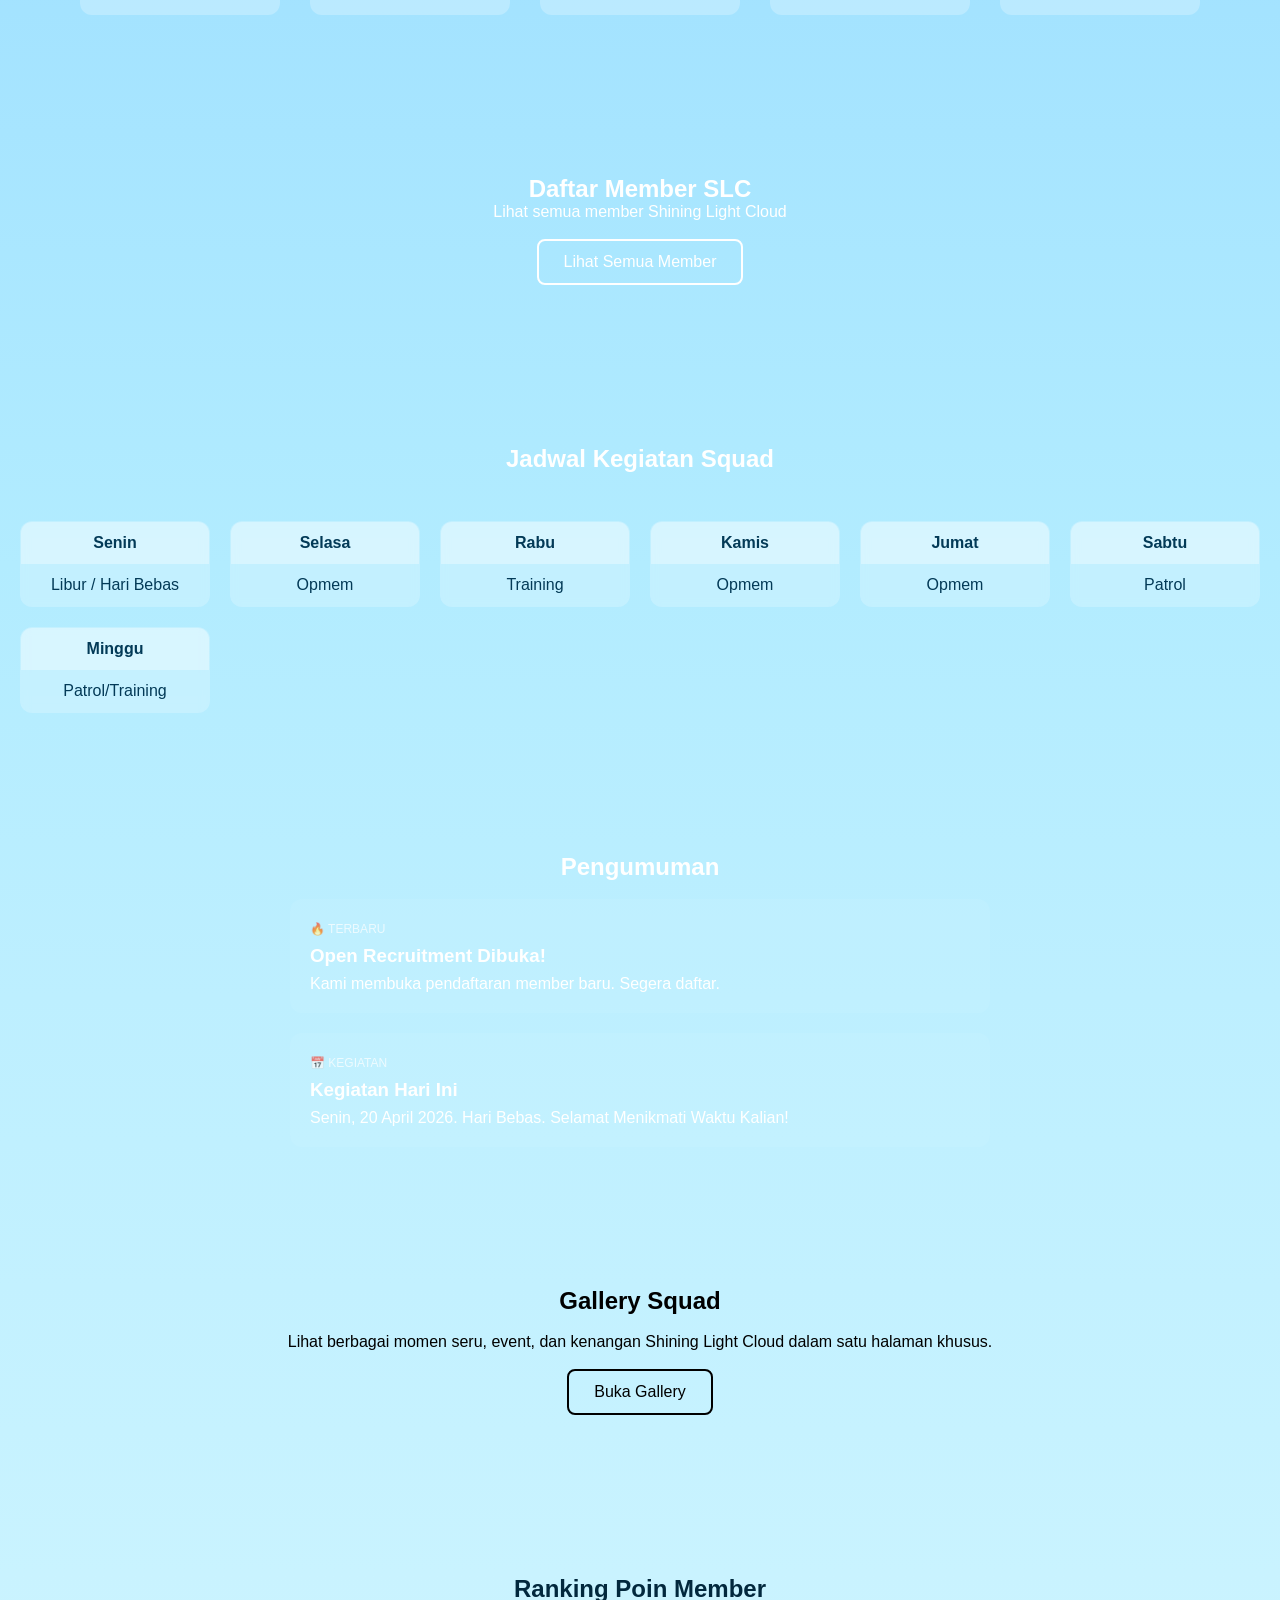
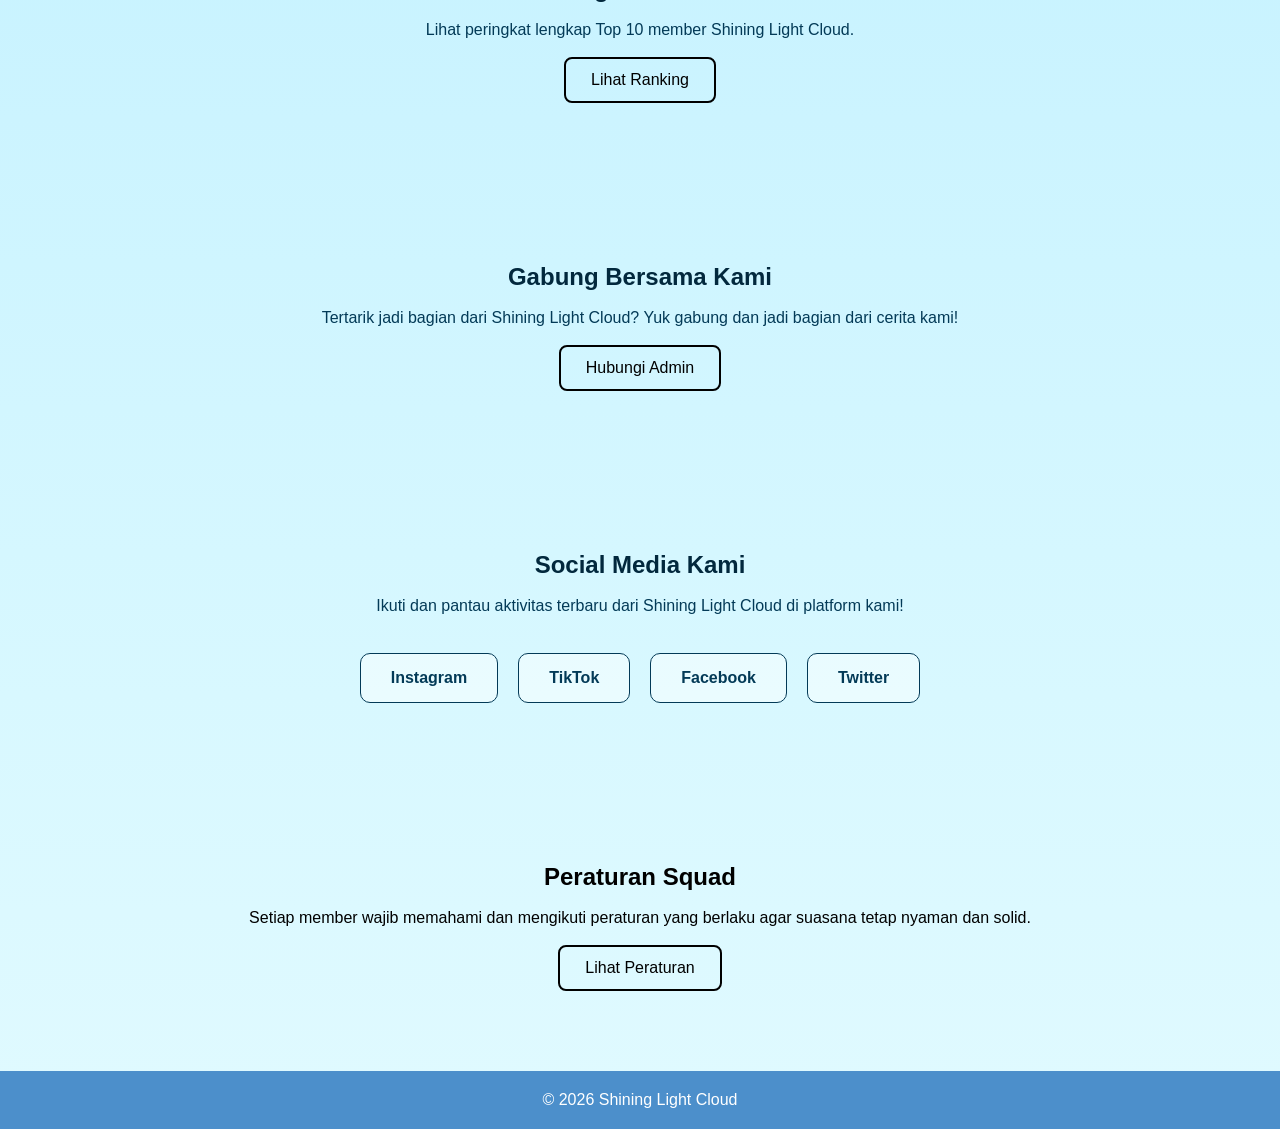
==== commit c3822867: "Update index.html" ====
--- a/index.html
+++ b/index.html
@@ -183,11 +183,11 @@
         </div>
 
         <div class="announcement-item">
-            <span class="tag">📅 EVENT</span>
-            <h3>Patrol Minggu Ini</h3>
+            <span class="tag">📅 KEGIATAN</span>
+            <h3>Kegiatan Hari Ini</h3>
             <p>
-                Patrol akan diadakan hari Sabtu pukul 19.00 WIB.
-                Wajib hadir bagi member aktif.
+                Senin, 20 April 2026. Hari Bebas.
+                Selamat Menikmati Waktu Kalian!
             </p>
         </div>
     </div>
@@ -274,4 +274,4 @@
 <script src="assets/js/beranda.js"></script>
 
 </body>
-</html>+</html>
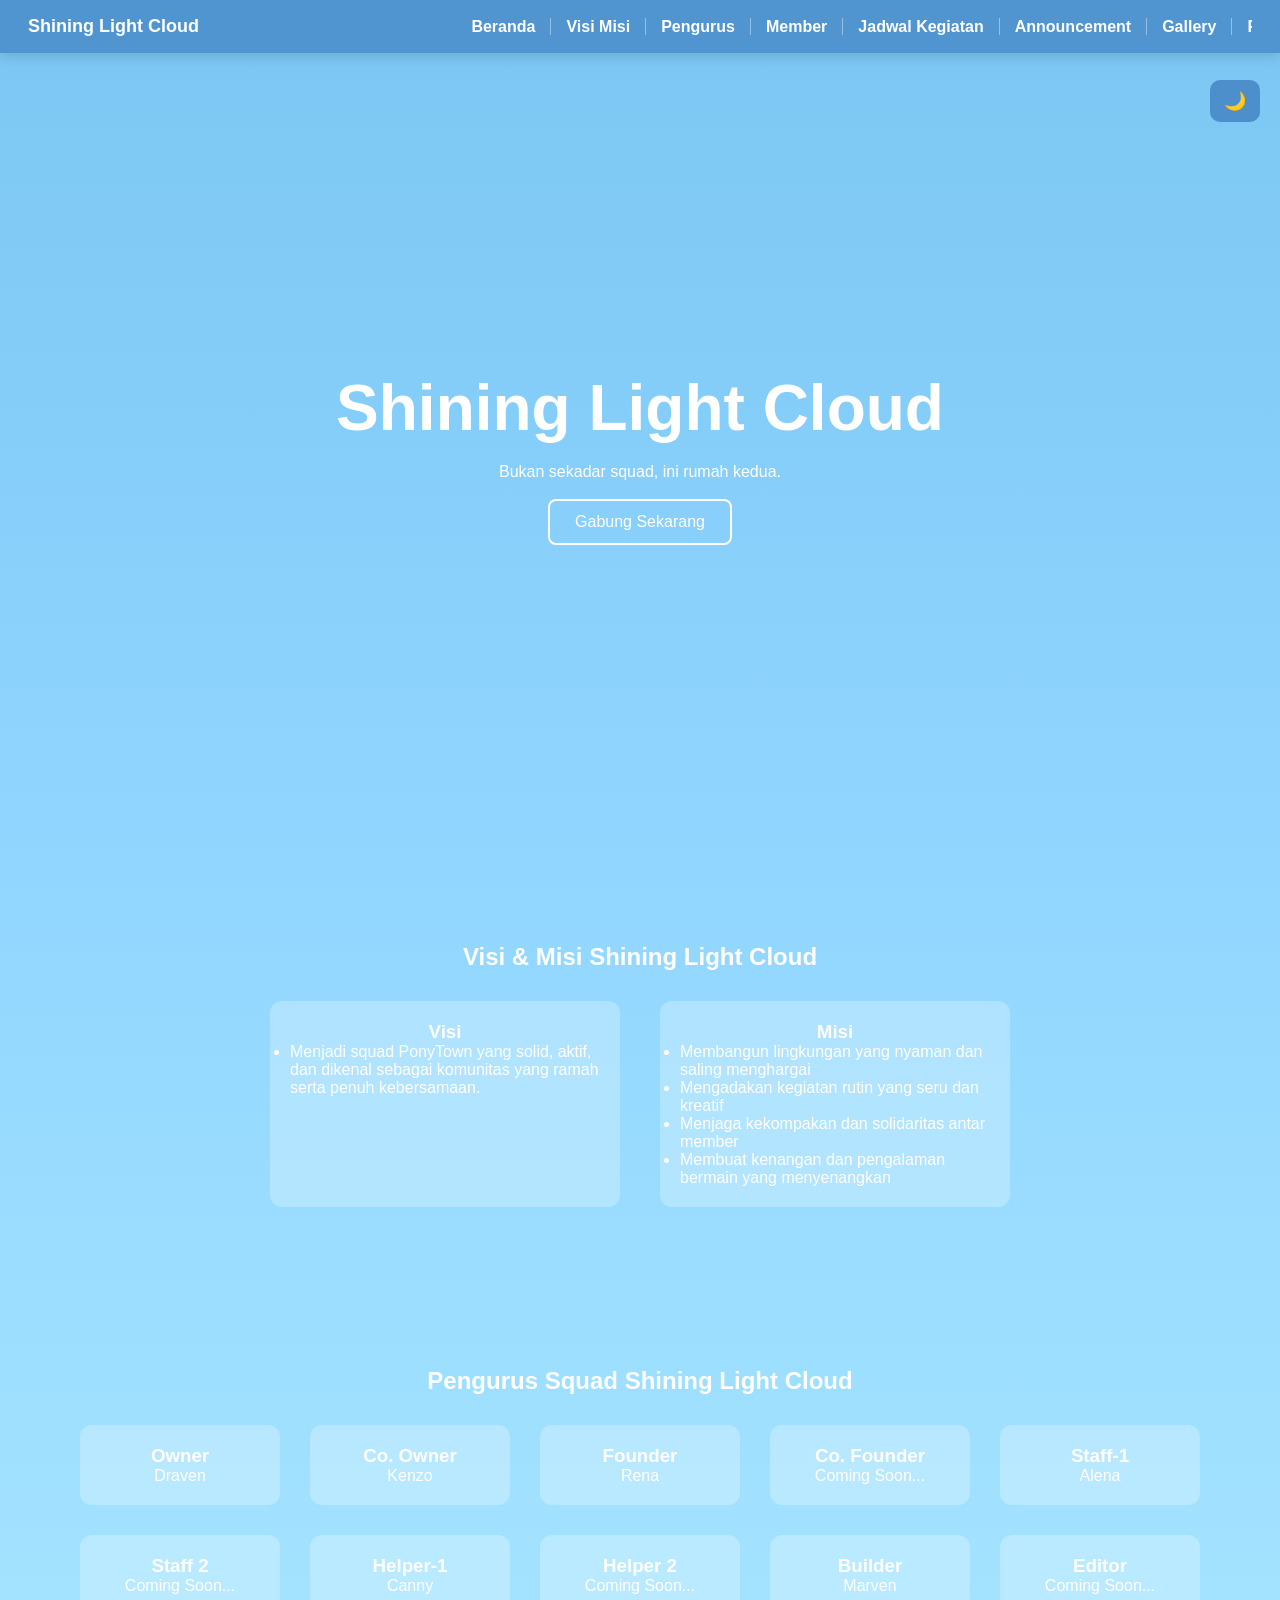
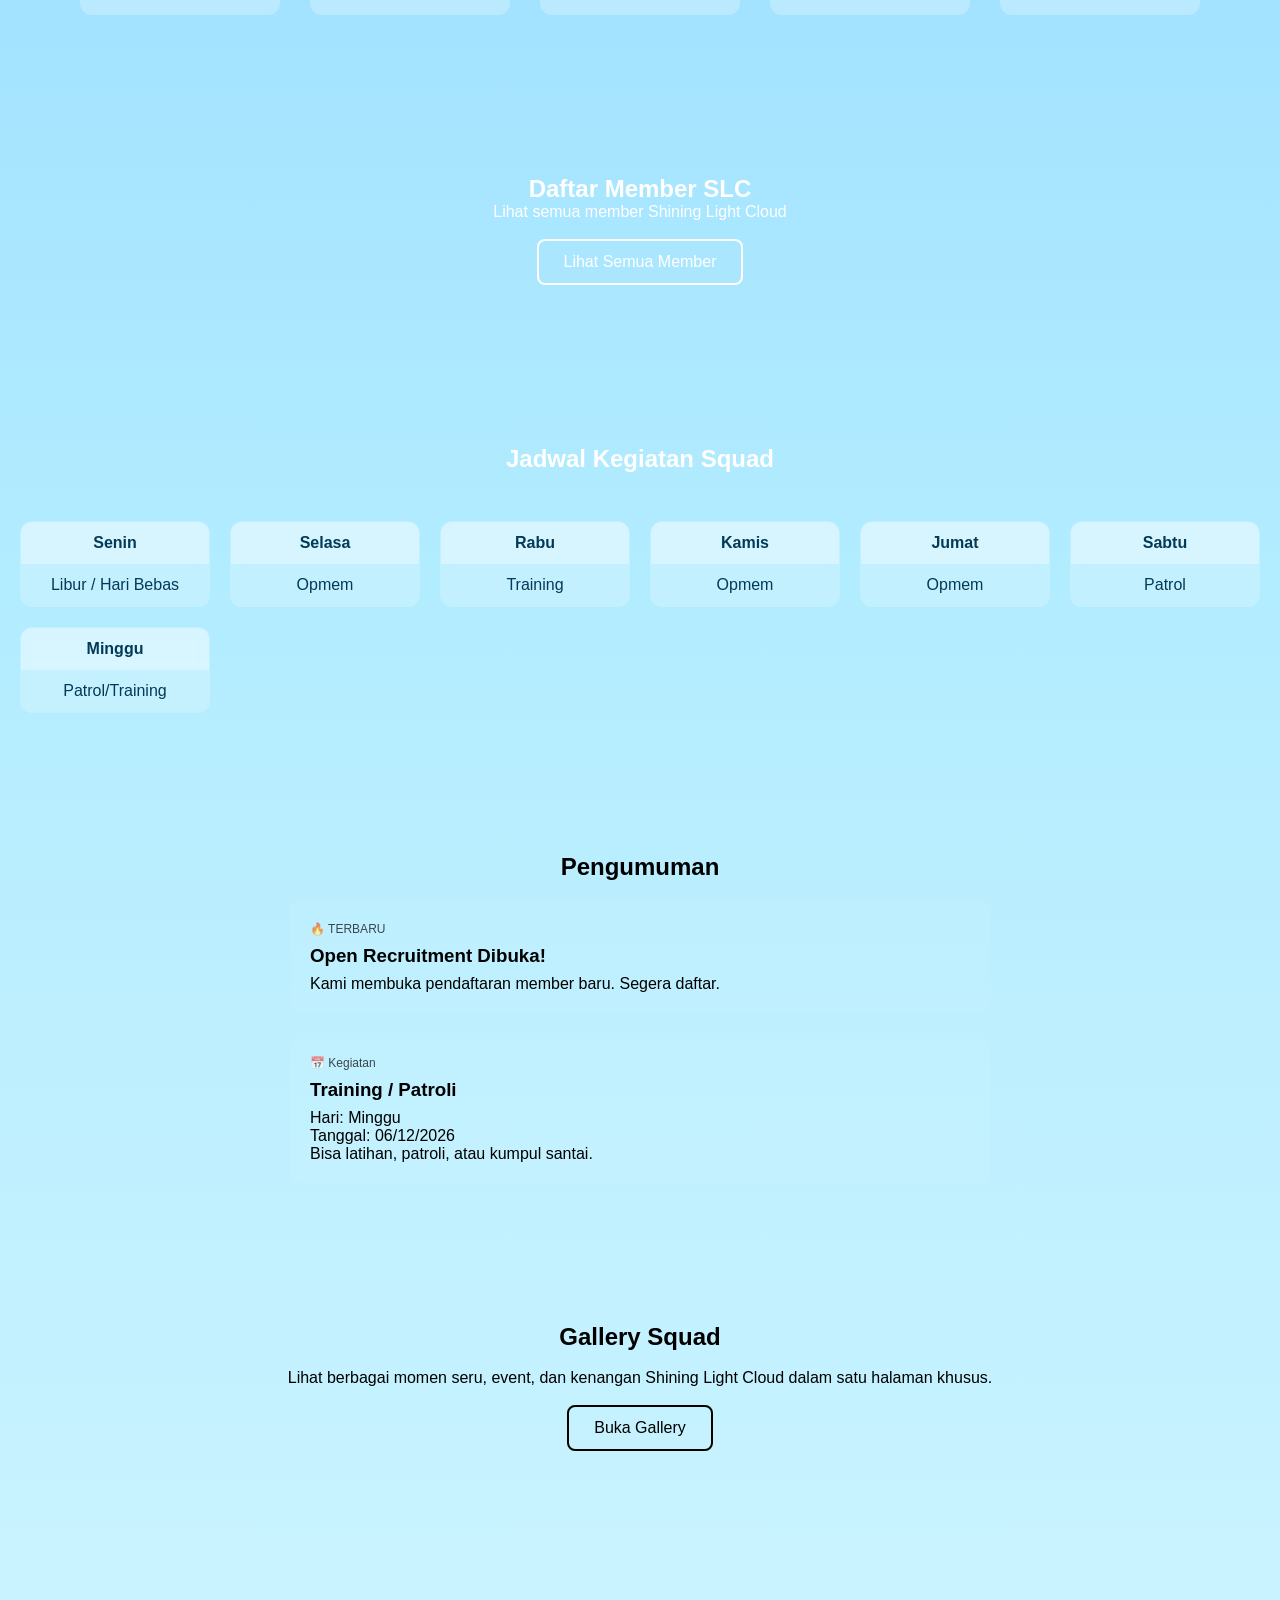
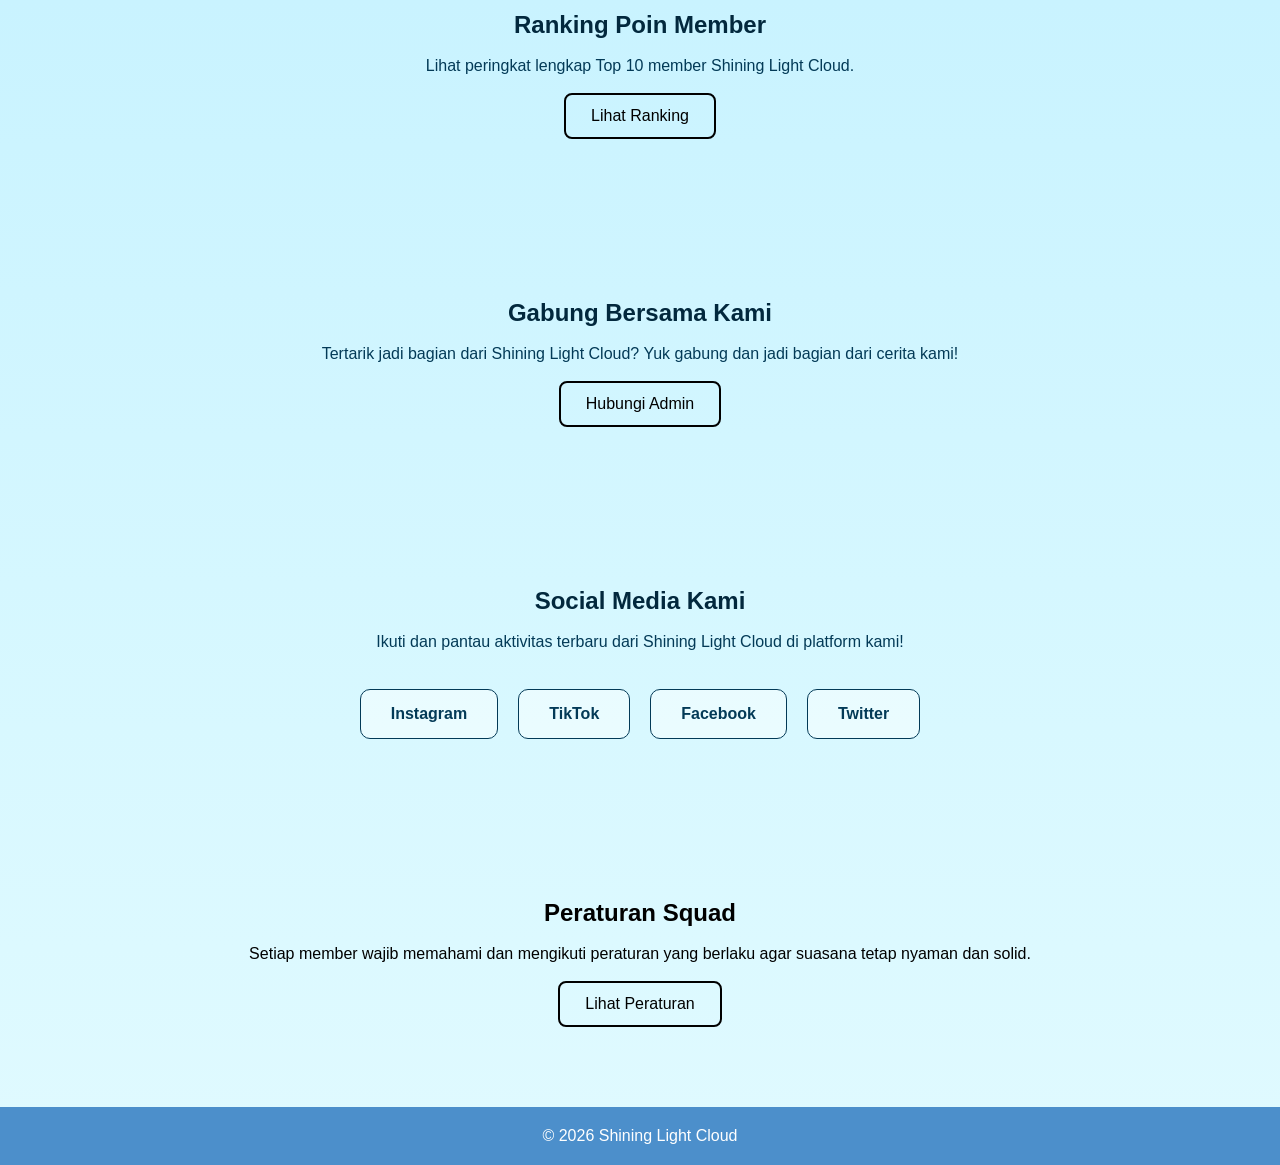
==== commit 7d022200: "Add files via upload" ====
--- a/index.html
+++ b/index.html
@@ -172,24 +172,24 @@
 
 <!-- ANNOUNCEMENT -->
 <section id="announcement" class="section announcement">
-    <h2>Pengumuman</h2>
+    <h2 style="color: black;">Pengumuman</h2>
     <br>
 
     <div class="announcement-container">
         <div class="announcement-item">
-            <span class="tag">🔥 TERBARU</span>
-            <h3>Open Recruitment Dibuka!</h3>
-            <p>Kami membuka pendaftaran member baru. Segera daftar.</p>
+            <span class="tag" style="color: black;">🔥 TERBARU</span>
+            <h3 style="color: black;">Open Recruitment Dibuka!</h3>
+            <p style="color: black;">Kami membuka pendaftaran member baru. Segera daftar.</p>
         </div>
 
         <div class="announcement-item">
-            <span class="tag">📅 KEGIATAN</span>
-            <h3>Kegiatan Hari Ini</h3>
-            <p>
-                Senin, 20 April 2026. Hari Bebas.
-                Selamat Menikmati Waktu Kalian!
-            </p>
-        </div>
+    <span class="tag" style="color: black;">📅 Kegiatan</span>
+    <h3 id="event-title" style="color: black;">Memuat...</h3>
+
+    <p id="event-day" style="color: black;"></p>
+    <p id="event-date" style="color: black;"></p>
+    <p id="event-desc" style="color: black;"></p>
+</div>
     </div>
 </section>
 
@@ -272,6 +272,7 @@
 </footer>
 
 <script src="assets/js/beranda.js"></script>
+<script src="assets/js/announcement.js"></script>
 
 </body>
-</html>
+</html>
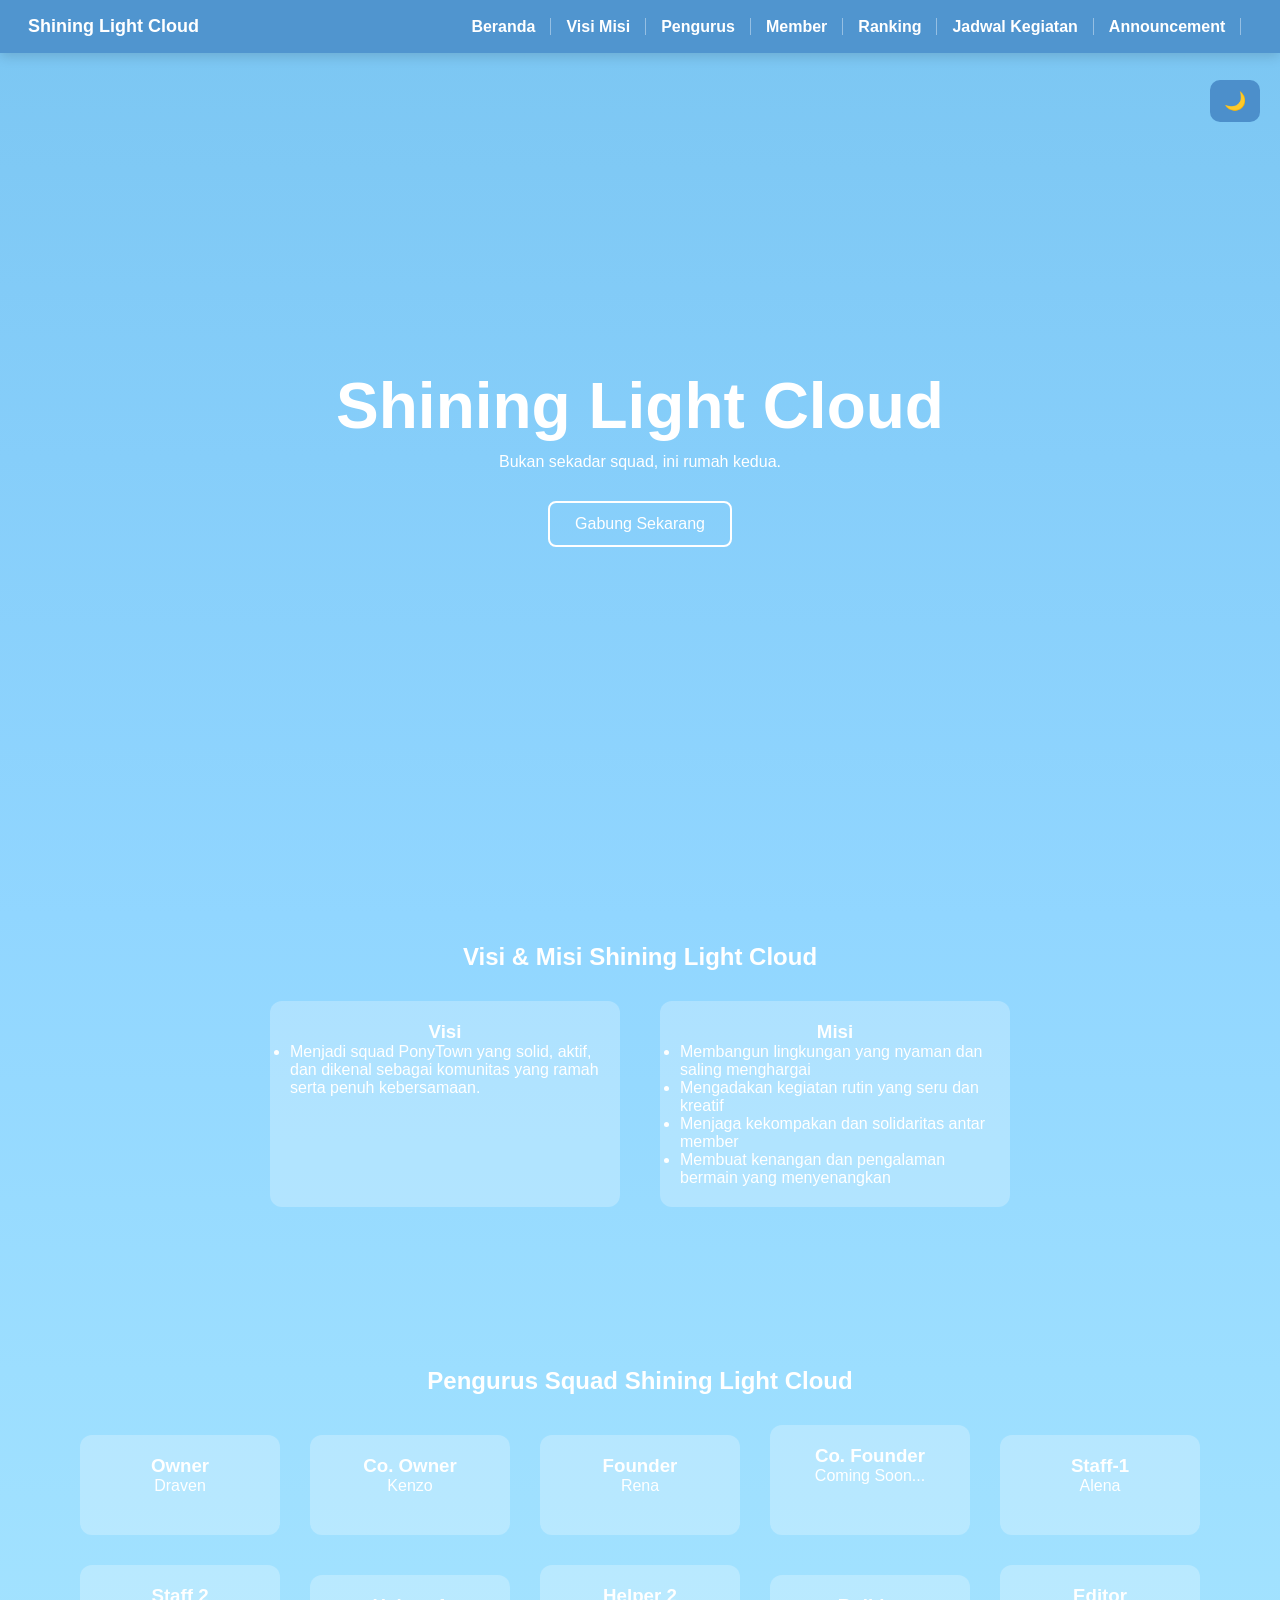
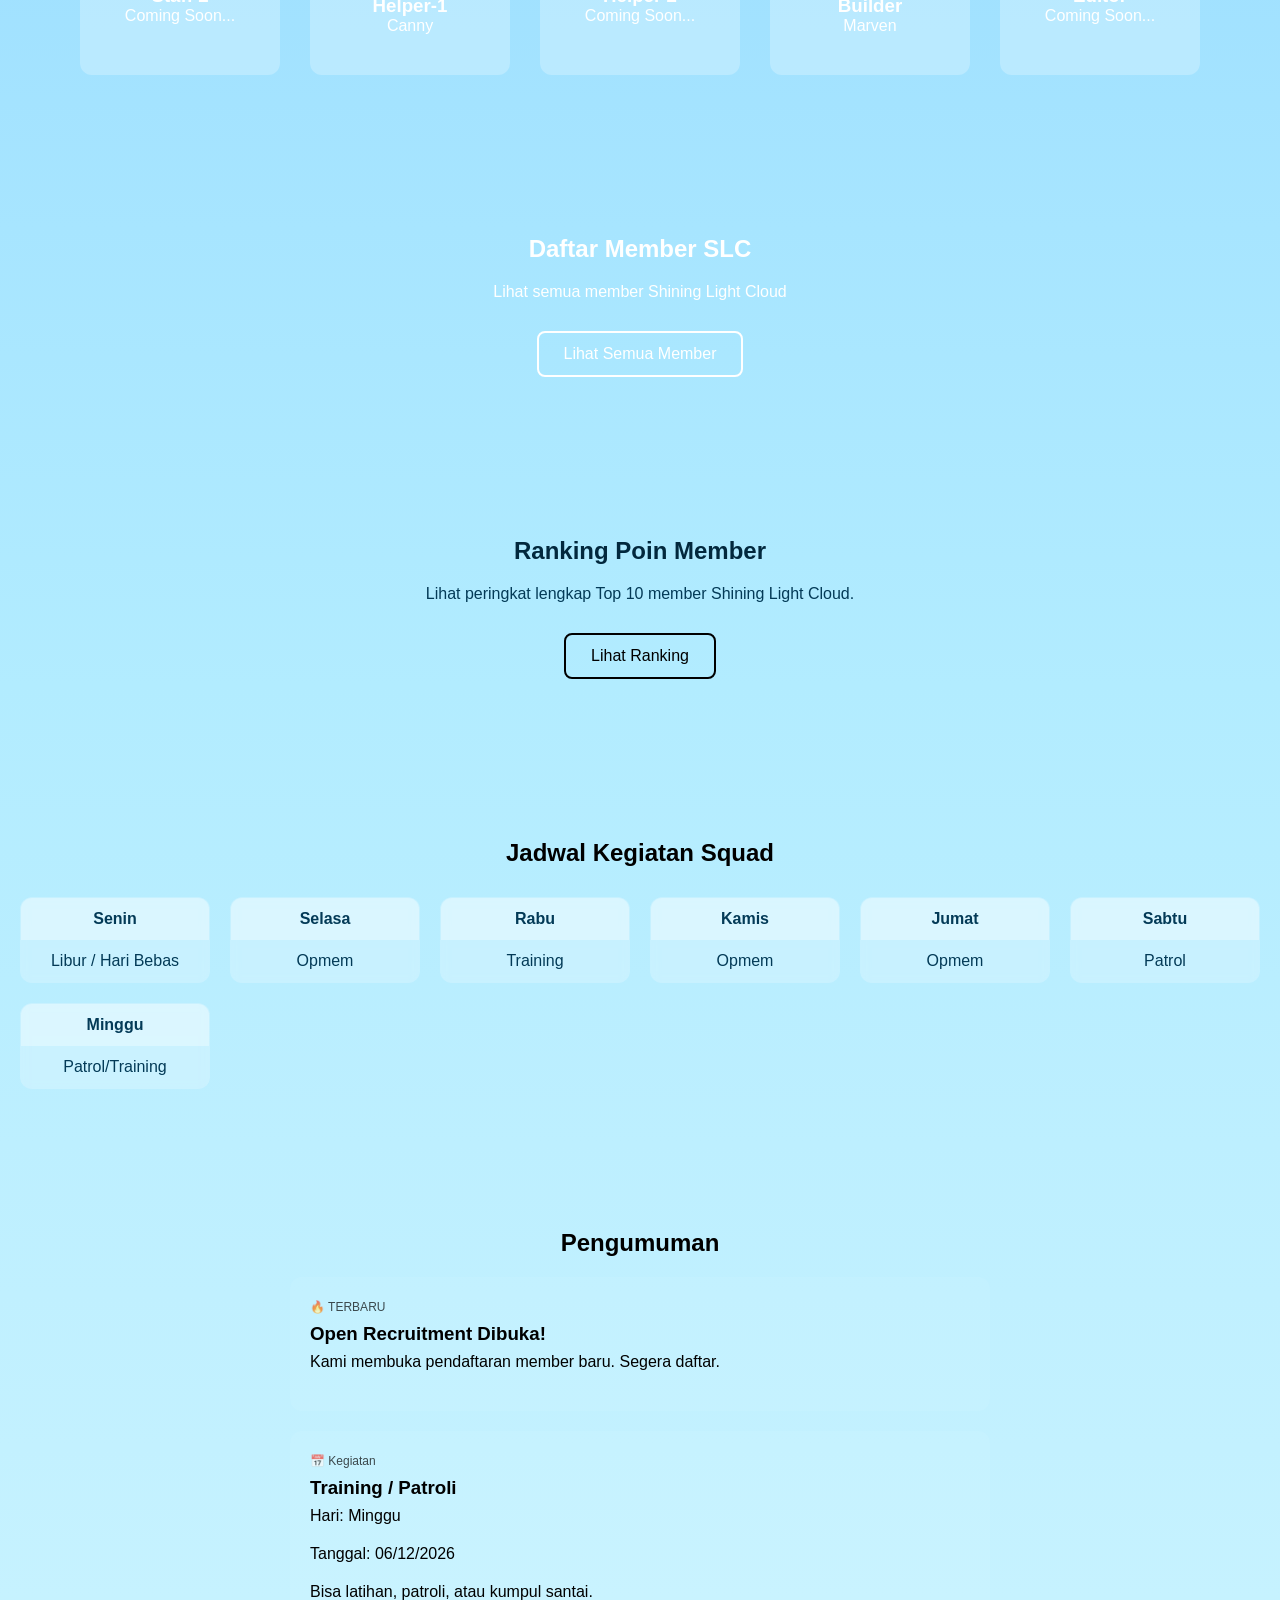
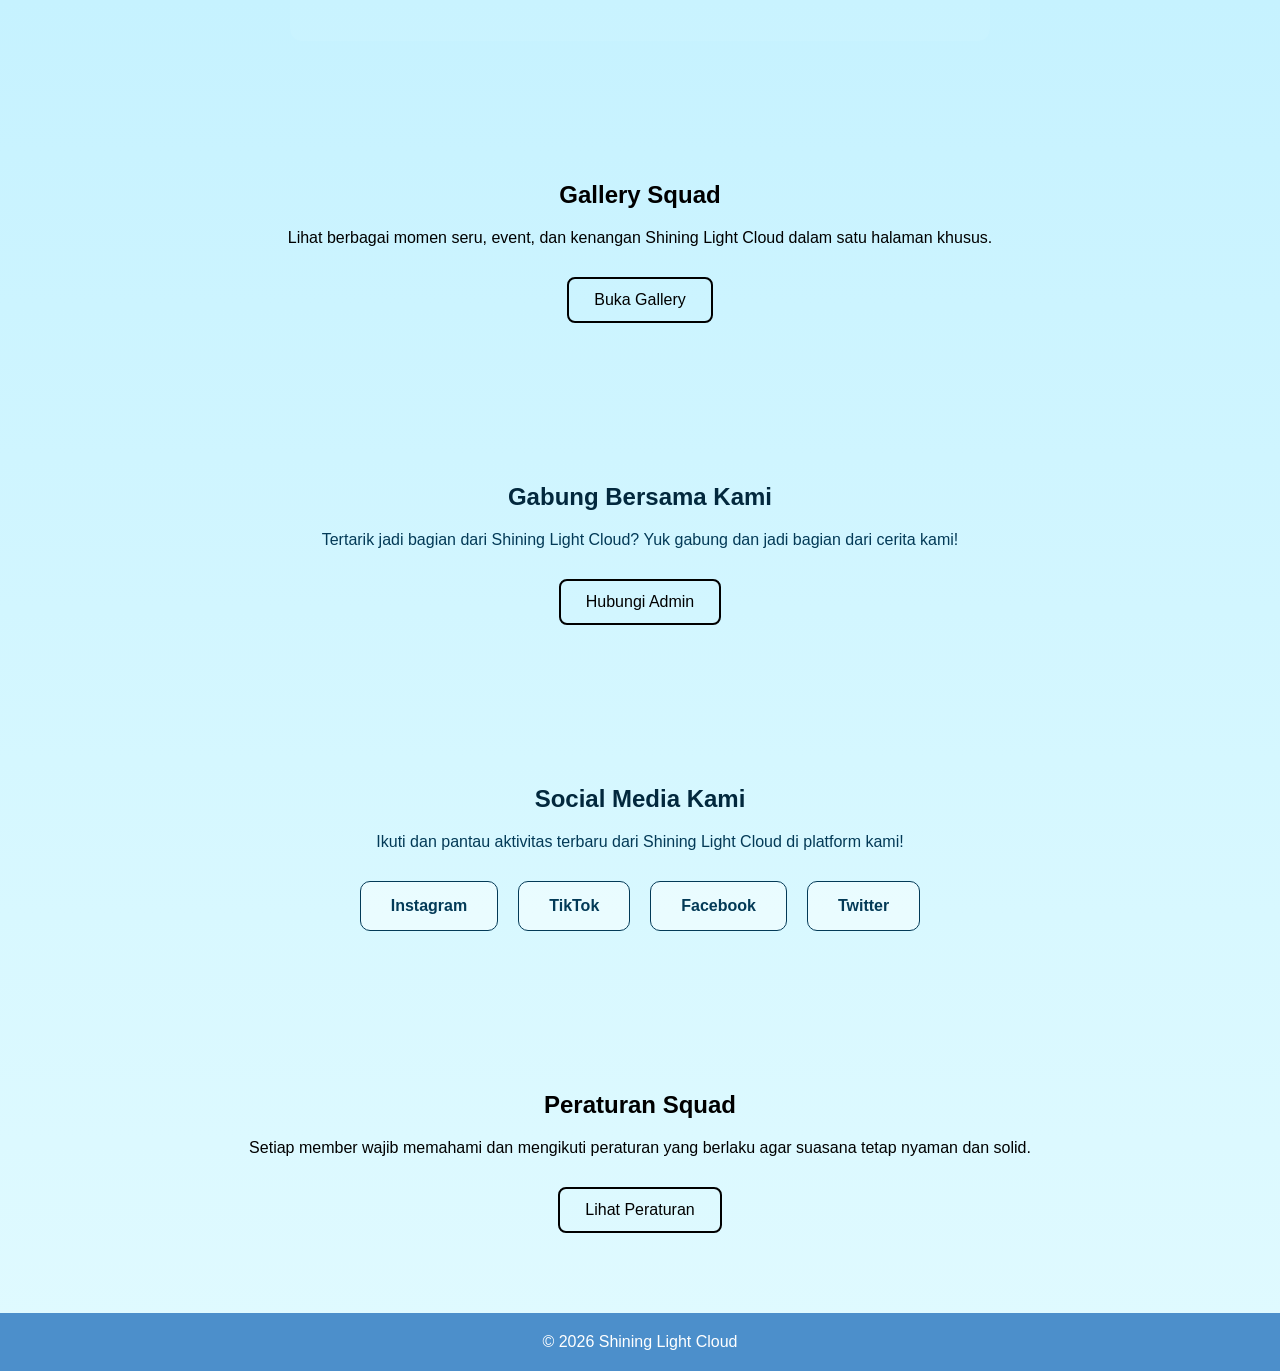
==== commit 43987bc6: "Add files via upload" ====
--- a/index.html
+++ b/index.html
@@ -7,25 +7,23 @@
 
     <link rel="icon" href="assets/img/favicon.ico">
 
-    <!-- CSS -->
     <link rel="stylesheet" href="assets/css/beranda/global.css">
     <link rel="stylesheet" href="assets/css/beranda/hero.css">
     <link rel="stylesheet" href="assets/css/beranda/about.css">
     <link rel="stylesheet" href="assets/css/beranda/team.css">
+    <link rel="stylesheet" href="assets/css/beranda/member-list.css">
+    <link rel="stylesheet" href="assets/css/beranda/ranking.css">
     <link rel="stylesheet" href="assets/css/beranda/schedule.css">
+    <link rel="stylesheet" href="assets/css/beranda/announcement.css">
     <link rel="stylesheet" href="assets/css/beranda/join.css">
     <link rel="stylesheet" href="assets/css/beranda/social.css">
-    <link rel="stylesheet" href="assets/css/beranda/ranking.css">
-    <link rel="stylesheet" href="assets/css/beranda/member-list.css">
     <link rel="stylesheet" href="assets/css/beranda/footer.css">
     <link rel="stylesheet" href="assets/css/beranda/darkmode.css">
     <link rel="stylesheet" href="assets/css/beranda/responsive.css">
-    <link rel="stylesheet" href="assets/css/beranda/announcement.css">
 </head>
 
 <body>
 
-<!-- NAVBAR -->
 <nav class="navbar">
     <div class="logo">Shining Light Cloud</div>
 
@@ -35,10 +33,10 @@
             <li><a href="#visi-misi">Visi Misi</a></li>
             <li><a href="#pengurus">Pengurus</a></li>
             <li><a href="#member-list">Member</a></li>
+            <li><a href="#ranking">Ranking</a></li>
             <li><a href="#kegiatan">Jadwal Kegiatan</a></li>
             <li><a href="#announcement">Announcement</a></li>
             <li><a href="#gallery">Gallery</a></li>
-            <li><a href="#ranking">Ranking</a></li>
             <li><a href="#join">Join</a></li>
             <li><a href="#social-media">Social Media</a></li>
             <li><a href="#rules">Rules</a></li>
@@ -48,13 +46,11 @@
 
 <div class="theme-toggle" id="theme-toggle">🌙</div>
 
-<!-- BERANDA -->
+<!-- HERO -->
 <section id="beranda" class="section hero">
     <div class="hero-text">
         <h1>Shining Light Cloud</h1>
-        <br>
         <p>Bukan sekadar squad, ini rumah kedua.</p>
-        <br>
         <a href="#join" class="bttn">Gabung Sekarang</a>
     </div>
 </section>
@@ -91,73 +87,36 @@
     <h2>Pengurus Squad Shining Light Cloud</h2>
 
     <div class="team-container">
-        <a href="pages/admin/draven.html" class="member">
-            <h3>Owner</h3>
-            <p>Draven</p>
-        </a>
-
-        <a href="pages/admin/kenzo.html" class="member">
-            <h3>Co. Owner</h3>
-            <p>Kenzo</p>
-        </a>
-
-        <a href="pages/admin/rena.html" class="member">
-            <h3>Founder</h3>
-            <p>Rena</p>
-        </a>
-
-        <div class="member">
-            <h3>Co. Founder</h3>
-            <p>Coming Soon...</p>
-        </div>
-
-        <a href="pages/admin/alena.html" class="member">
-            <h3>Staff-1</h3>
-            <p>Alena</p>
-        </a>
-
-        <div class="member">
-            <h3>Staff 2</h3>
-            <p>Coming Soon...</p>
-        </div>
-
-        <a href="pages/admin/canny.html" class="member">
-            <h3>Helper-1</h3>
-            <p>Canny</p>
-        </a>
-
-        <div class="member">
-            <h3>Helper 2</h3>
-            <p>Coming Soon...</p>
-        </div>
-
-        <a href="pages/admin/marven.html" class="member">
-            <h3>Builder</h3>
-            <p>Marven</p>
-        </a>
-
-        <div class="member">
-            <h3>Editor</h3>
-            <p>Coming Soon...</p>
-        </div>
-    </div>
-</section>
-
-<!-- MEMBER LIST -->
+        <a href="pages/admin/draven.html" class="member"><h3>Owner</h3><p>Draven</p></a>
+        <a href="pages/admin/kenzo.html" class="member"><h3>Co. Owner</h3><p>Kenzo</p></a>
+        <a href="pages/admin/rena.html" class="member"><h3>Founder</h3><p>Rena</p></a>
+        <div class="member"><h3>Co. Founder</h3><p>Coming Soon...</p></div>
+        <a href="pages/admin/alena.html" class="member"><h3>Staff-1</h3><p>Alena</p></a>
+        <div class="member"><h3>Staff 2</h3><p>Coming Soon...</p></div>
+        <a href="pages/admin/canny.html" class="member"><h3>Helper-1</h3><p>Canny</p></a>
+        <div class="member"><h3>Helper 2</h3><p>Coming Soon...</p></div>
+        <a href="pages/admin/marven.html" class="member"><h3>Builder</h3><p>Marven</p></a>
+        <div class="member"><h3>Editor</h3><p>Coming Soon...</p></div>
+    </div>
+</section>
+
+<!-- MEMBER -->
 <section id="member-list" class="section member-list">
     <h2>Daftar Member SLC</h2>
     <p>Lihat semua member Shining Light Cloud</p>
-
-    <br>
-    <a href="pages/member/member-list.html" class="bttn">
-        Lihat Semua Member
-    </a>
+    <a href="pages/member/member-list.html" class="bttn">Lihat Semua Member</a>
+</section>
+
+<!-- RANKING -->
+<section id="ranking" class="section ranking">
+    <h2>Ranking Poin Member</h2>
+    <p>Lihat peringkat lengkap Top 10 member Shining Light Cloud.</p>
+    <a href="pages/ranking.html" class="btn">Lihat Ranking</a>
 </section>
 
 <!-- KEGIATAN -->
 <section id="kegiatan" class="section activity">
-    <h2>Jadwal Kegiatan Squad</h2>
-    <br>
+    <h2 style="color: black;">Jadwal Kegiatan Squad</h2>
 
     <div class="schedule-grid">
         <table class="schedule-table"><tr><th>Senin</th></tr><tr><td>Libur / Hari Bebas</td></tr></table>
@@ -173,7 +132,6 @@
 <!-- ANNOUNCEMENT -->
 <section id="announcement" class="section announcement">
     <h2 style="color: black;">Pengumuman</h2>
-    <br>
 
     <div class="announcement-container">
         <div class="announcement-item">
@@ -183,71 +141,47 @@
         </div>
 
         <div class="announcement-item">
-    <span class="tag" style="color: black;">📅 Kegiatan</span>
-    <h3 id="event-title" style="color: black;">Memuat...</h3>
-
-    <p id="event-day" style="color: black;"></p>
-    <p id="event-date" style="color: black;"></p>
-    <p id="event-desc" style="color: black;"></p>
-</div>
+            <span class="tag" style="color: black;">📅 Kegiatan</span>
+            <h3 id="event-title" style="color: black;">Memuat...</h3>
+            <p id="event-day" style="color: black;"></p>
+            <p id="event-date" style="color: black;"></p>
+            <p id="event-desc" style="color: black;"></p>
+        </div>
     </div>
 </section>
 
 <!-- GALLERY -->
 <section id="gallery" class="section gallery-page">
     <h2 style="color: black;">Gallery Squad</h2>
-    <br>
-
     <p style="color: black;">
         Lihat berbagai momen seru, event, dan kenangan
         Shining Light Cloud dalam satu halaman khusus.
     </p>
-
-    <br>
     <a href="pages/gallery.html" class="btn">Buka Gallery</a>
-</section>
-
-<!-- RANKING -->
-<section id="ranking" class="section ranking">
-    <h2>Ranking Poin Member</h2>
-    <br>
-
-    <p>Lihat peringkat lengkap Top 10 member Shining Light Cloud.</p>
-
-    <br>
-    <a href="pages/ranking.html" class="btn">Lihat Ranking</a>
 </section>
 
 <!-- JOIN -->
 <section id="join" class="section join">
     <h2>Gabung Bersama Kami</h2>
-    <br>
-
     <p>
         Tertarik jadi bagian dari Shining Light Cloud?
         Yuk gabung dan jadi bagian dari cerita kami!
     </p>
-
-    <br>
     <a href="pages/admin.html" class="btn">Hubungi Admin</a>
 </section>
 
 <!-- SOCIAL -->
 <section id="social-media" class="section social">
     <h2>Social Media Kami</h2>
-    <br>
-
     <p>
         Ikuti dan pantau aktivitas terbaru dari Shining Light Cloud
         di platform kami!
     </p>
 
-    <br>
-
     <div class="social-container">
         <a href="https://www.instagram.com/shininglightcloud?igsh=OTZnd3Znb2lmcnAx" class="social-box">Instagram</a>
-        <a href="https://www.tiktok.com/@shining.light.clo?_r=1&_t=ZS-95J1mHnRZrQ" class="social-box">TikTok</a>
-        <a href="https://www.facebook.com/profile.php?id=61574347956772&mibextid=rS40aB7S9Ucbxw6v" class="social-box">Facebook</a>
+        <a href="https://www.tiktok.com/@shining.light.clo" class="social-box">TikTok</a>
+        <a href="https://www.facebook.com/profile.php?id=61574347956772" class="social-box">Facebook</a>
         <a href="https://x.com/SCloud65213" class="social-box">Twitter</a>
     </div>
 </section>
@@ -255,18 +189,13 @@
 <!-- RULES -->
 <section id="rules" class="section rules-preview">
     <h2 style="color: black;">Peraturan Squad</h2>
-    <br>
-
     <p style="color: black;">
         Setiap member wajib memahami dan mengikuti peraturan
         yang berlaku agar suasana tetap nyaman dan solid.
     </p>
-
-    <br>
     <a href="pages/rules.html" class="btn">Lihat Peraturan</a>
 </section>
 
-<!-- FOOTER -->
 <footer>
     &copy; 2026 Shining Light Cloud
 </footer>
--- a/assets/css/beranda/global.css
+++ b/assets/css/beranda/global.css
@@ -30,6 +30,18 @@
     text-align: center;
     scroll-margin-top: 100px;
     color: white;
+}
+
+.section h2 {
+    margin-bottom: 20px;
+}
+
+.section p {
+    margin-bottom: 20px;
+}
+
+.section a {
+    margin-top: 10px;
 }
 
 .about, .team, .activity, .join, .social, .ranking, .member-list {
--- a/assets/css/beranda/hero.css
+++ b/assets/css/beranda/hero.css
@@ -3,8 +3,14 @@
     display: flex;
     justify-content: center;
     align-items: center;
+    text-align: center;
 }
 
-.hero h1 {
+.hero-text h1 {
     font-size: 64px;
+    margin-bottom: 10px;
+}
+
+.hero-text p {
+    margin-bottom: 20px;
 }
--- a/assets/css/beranda/darkmode.css
+++ b/assets/css/beranda/darkmode.css
@@ -20,7 +20,7 @@
 }
 
 .dark-mode .hero {
-    background: linear-gradient(180deg, #0F243A, #153557);
+
 }
 
 .dark-mode .social-box {
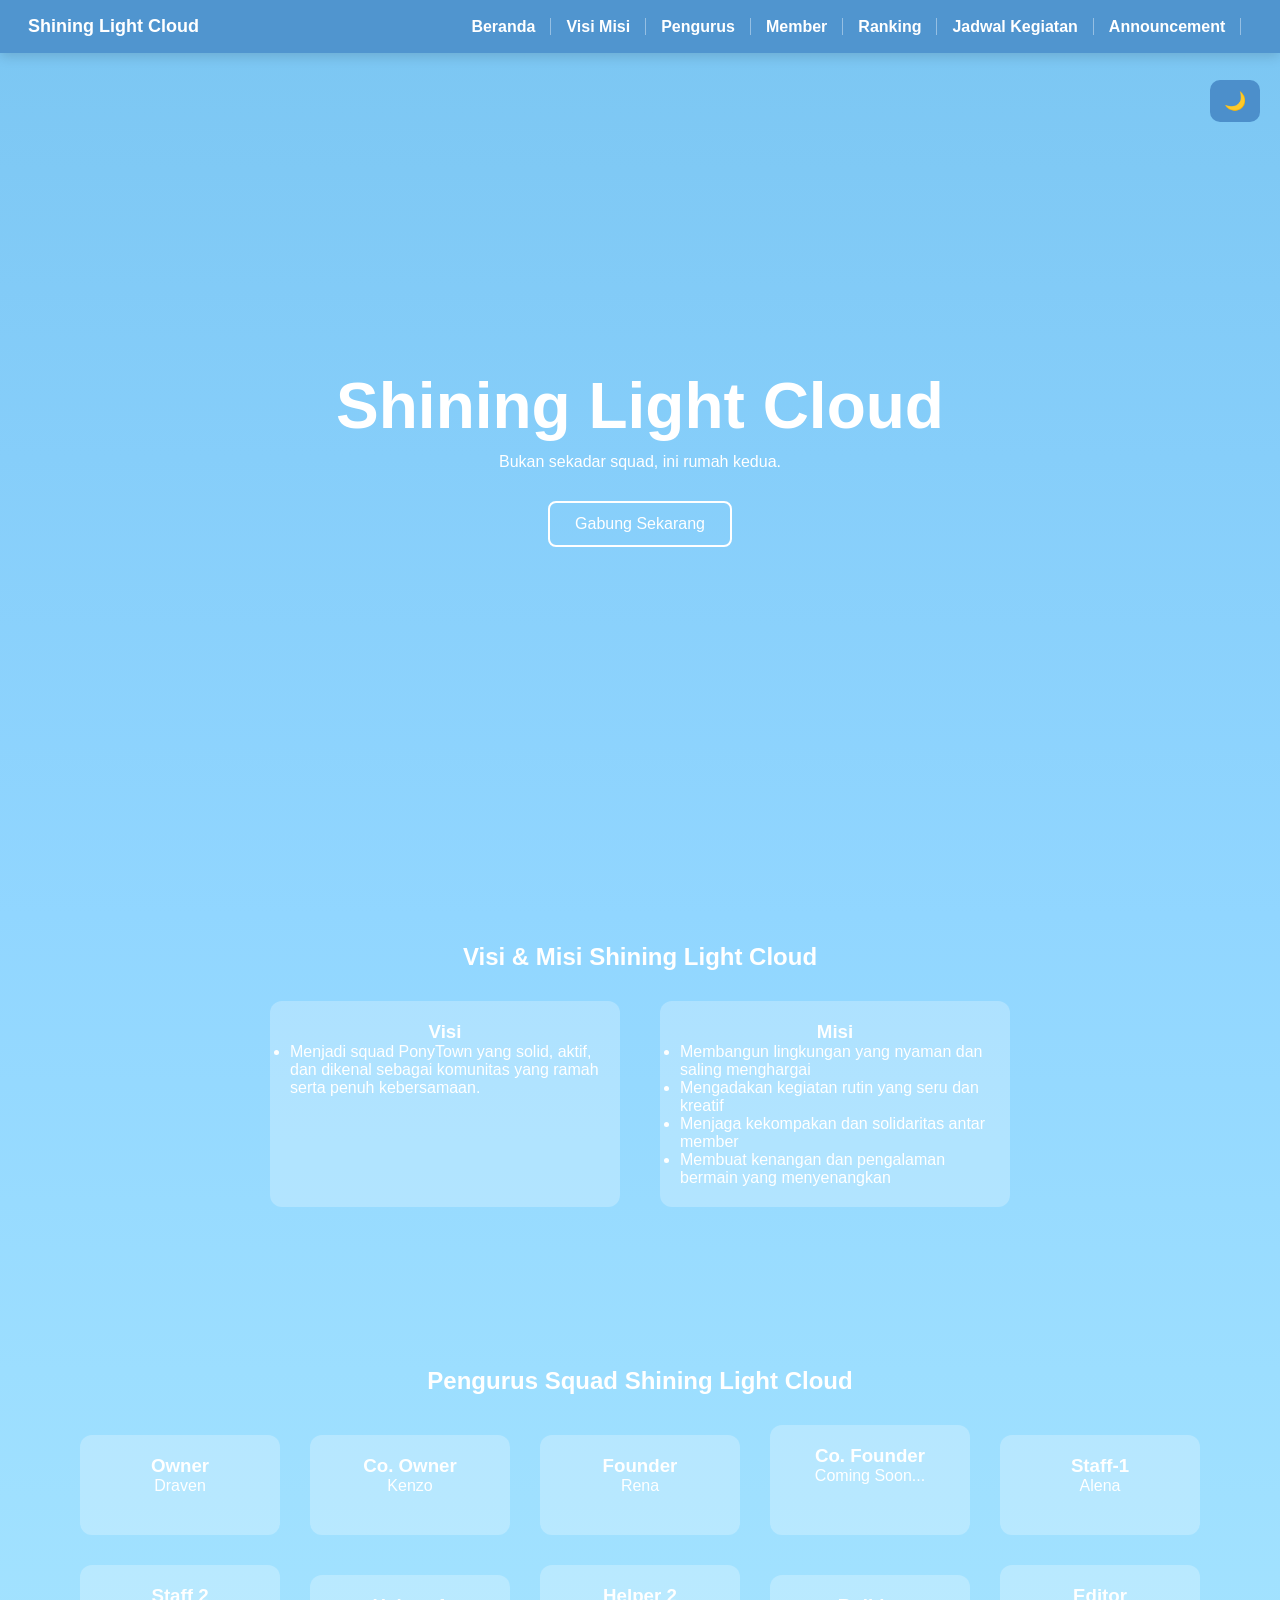
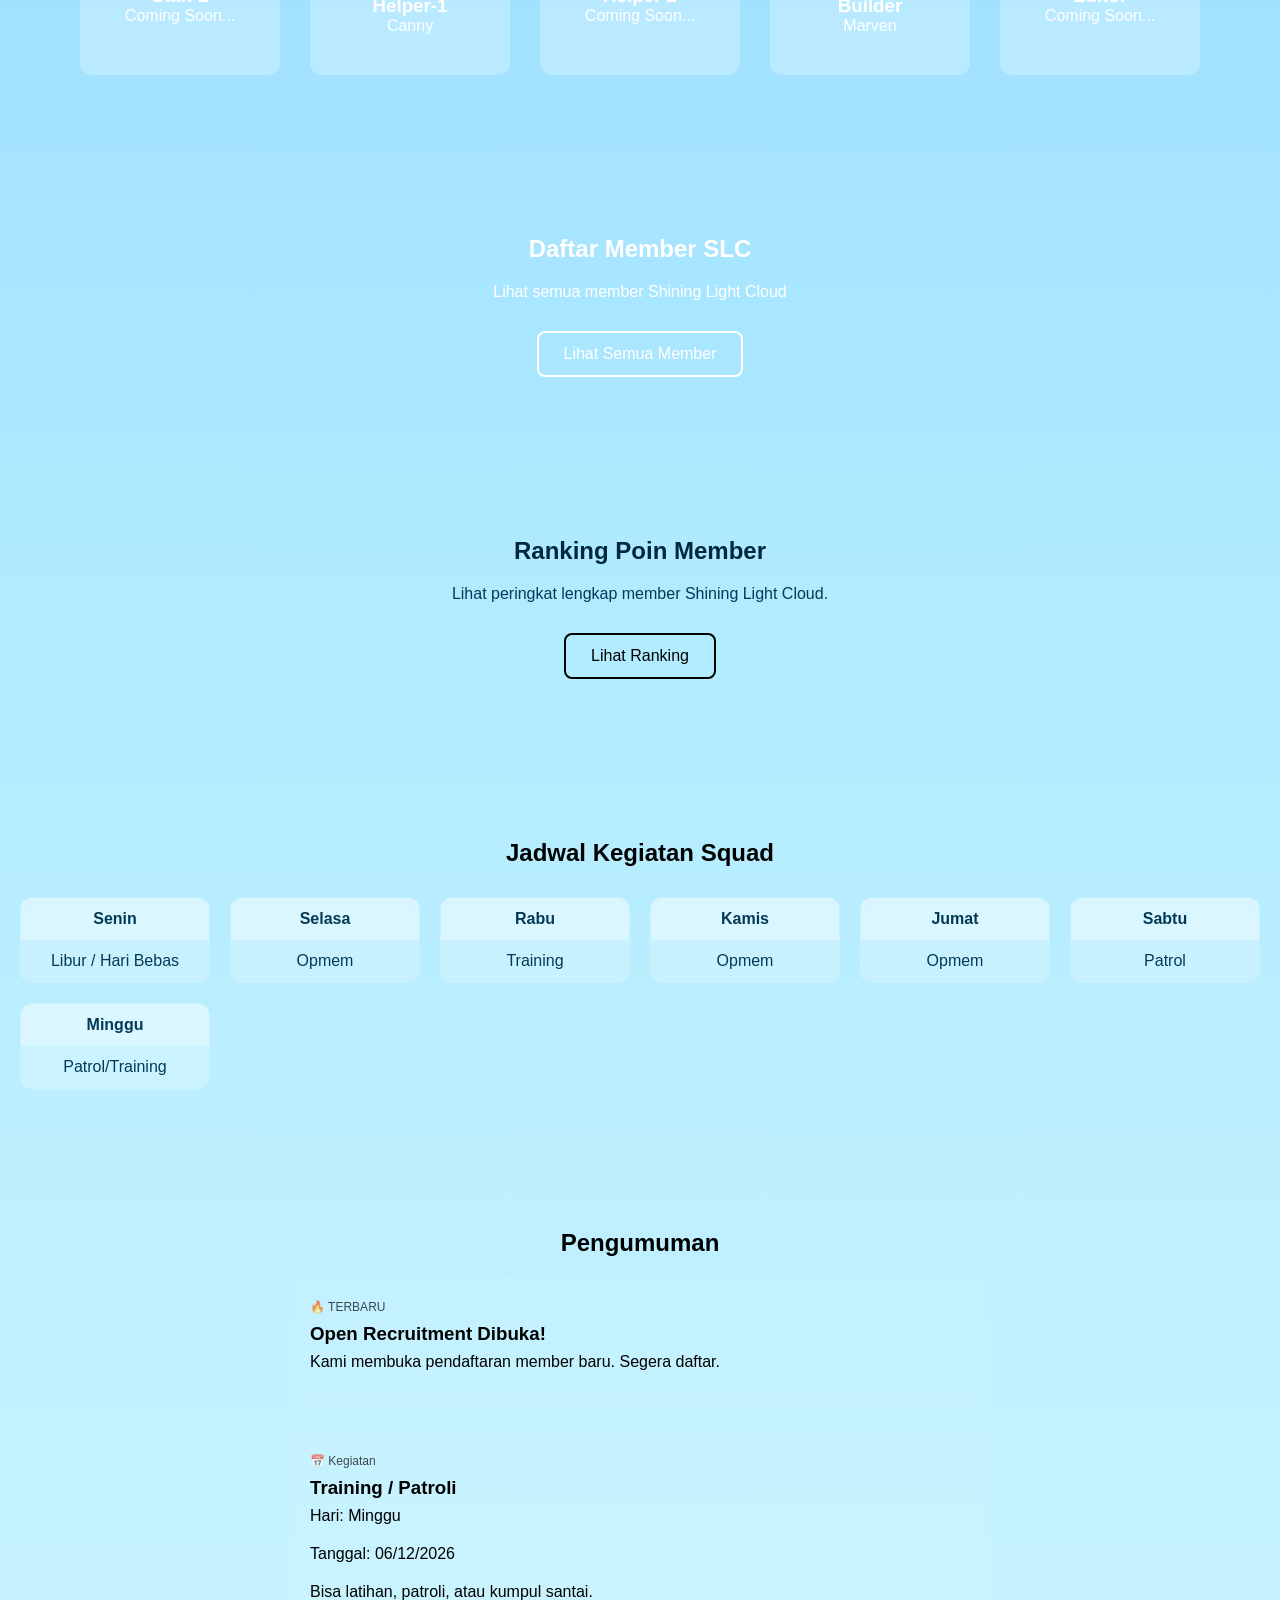
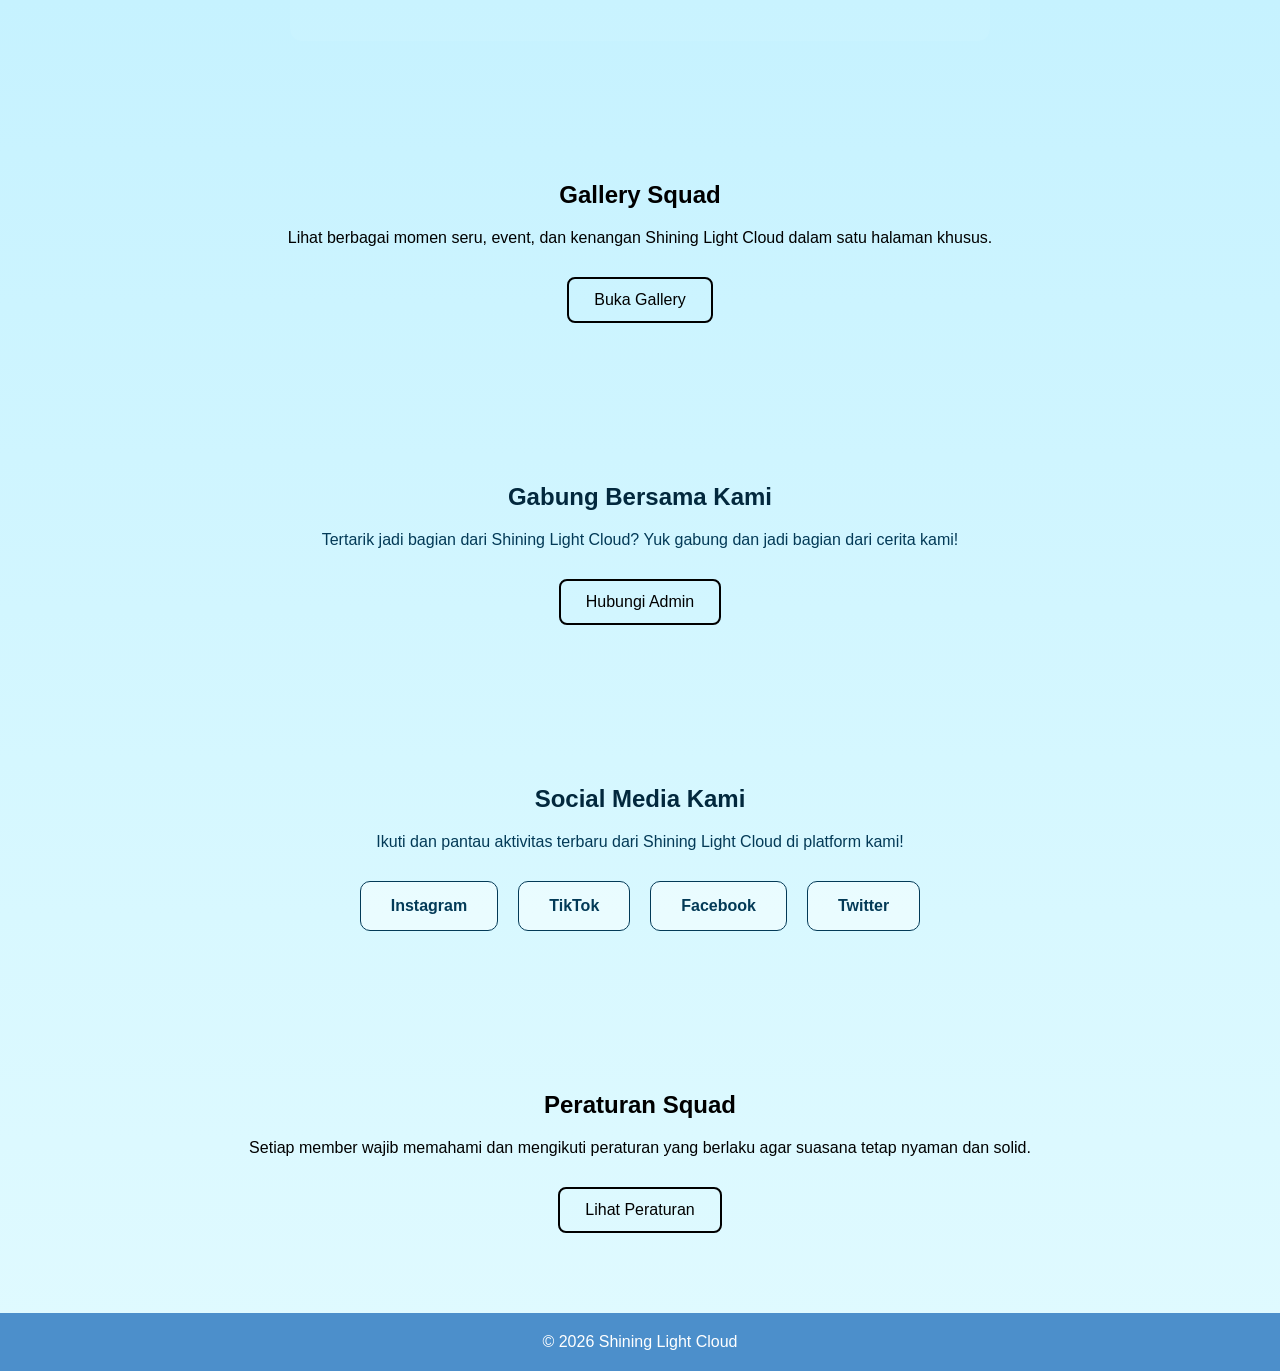
==== commit 23db7766: "Add files via upload" ====
--- a/index.html
+++ b/index.html
@@ -110,7 +110,7 @@
 <!-- RANKING -->
 <section id="ranking" class="section ranking">
     <h2>Ranking Poin Member</h2>
-    <p>Lihat peringkat lengkap Top 10 member Shining Light Cloud.</p>
+    <p>Lihat peringkat lengkap member Shining Light Cloud.</p>
     <a href="pages/ranking.html" class="btn">Lihat Ranking</a>
 </section>
 
--- a/assets/css/beranda/darkmode.css
+++ b/assets/css/beranda/darkmode.css
@@ -17,10 +17,6 @@
 
 .dark-mode .navbar {
     background: linear-gradient(to right, #0F243A, #1A3654);
-}
-
-.dark-mode .hero {
-
 }
 
 .dark-mode .social-box {
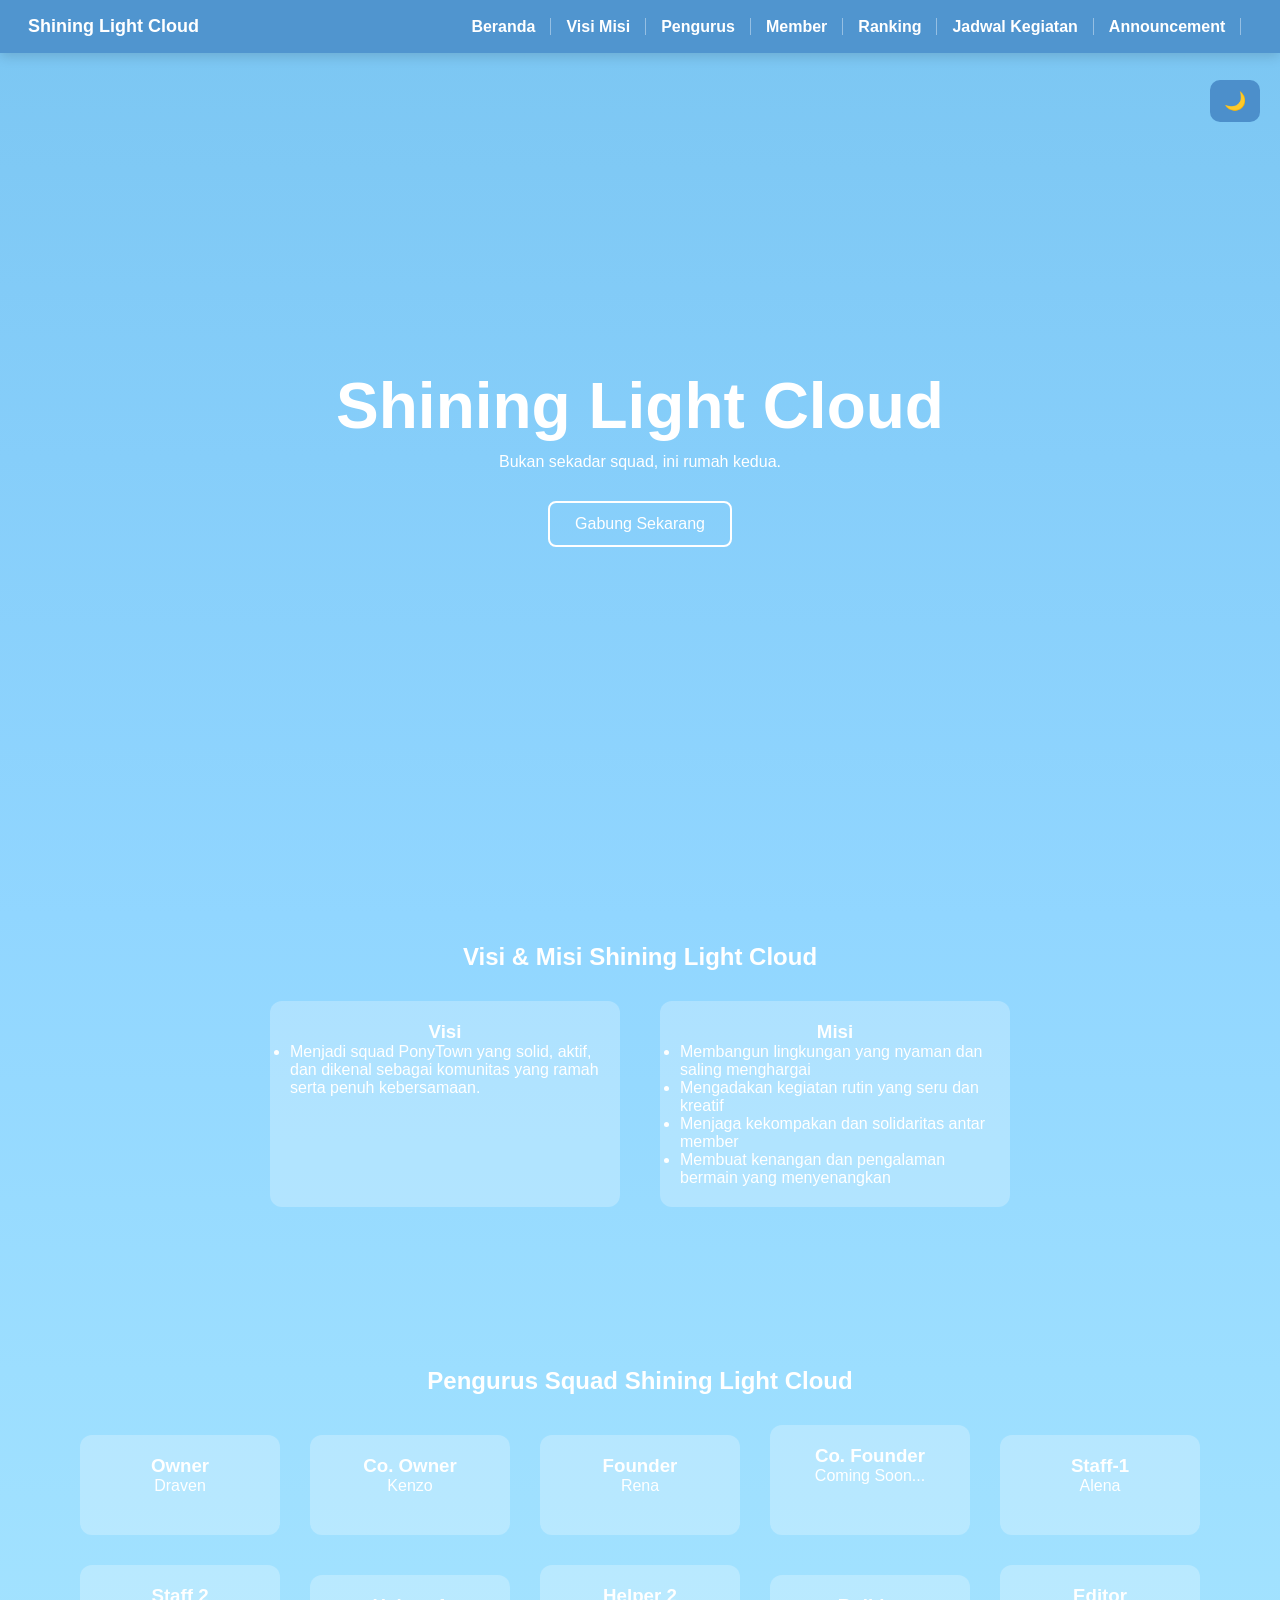
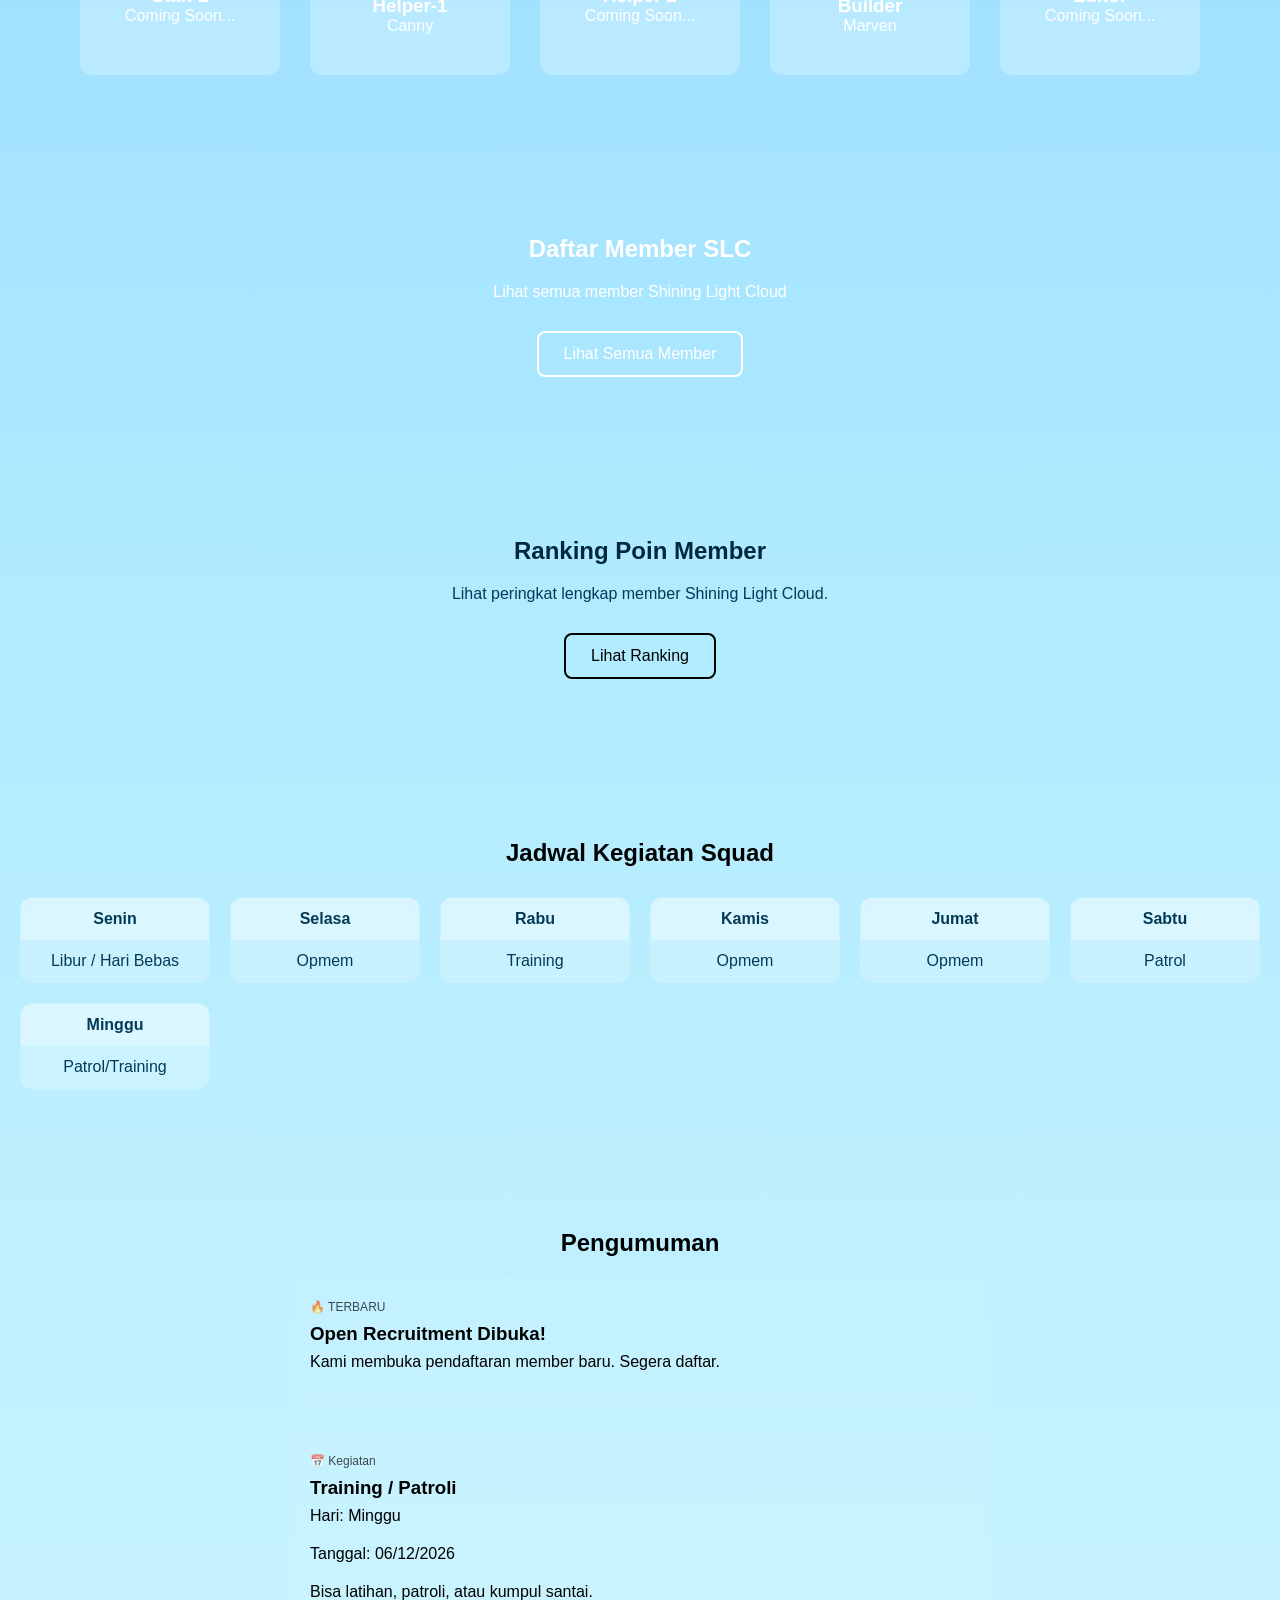
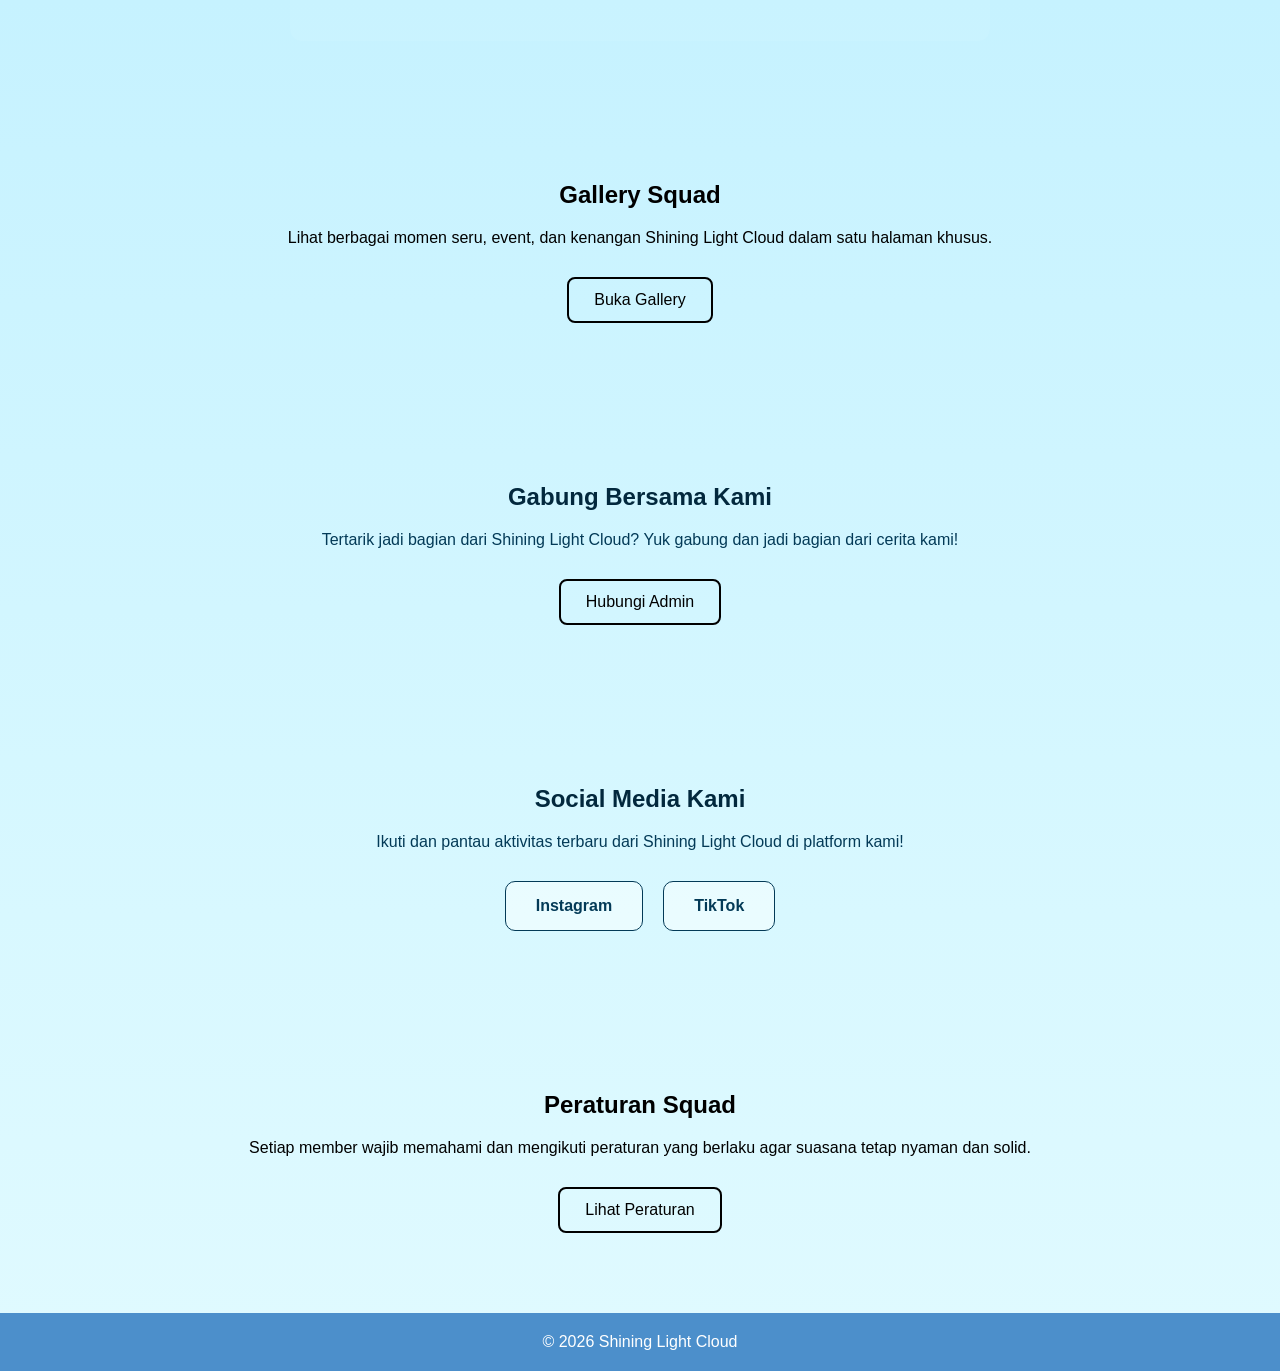
==== commit 1cd2b498: "Update index.html" ====
--- a/index.html
+++ b/index.html
@@ -181,8 +181,6 @@
     <div class="social-container">
         <a href="https://www.instagram.com/shininglightcloud?igsh=OTZnd3Znb2lmcnAx" class="social-box">Instagram</a>
         <a href="https://www.tiktok.com/@shining.light.clo" class="social-box">TikTok</a>
-        <a href="https://www.facebook.com/profile.php?id=61574347956772" class="social-box">Facebook</a>
-        <a href="https://x.com/SCloud65213" class="social-box">Twitter</a>
     </div>
 </section>
 
@@ -204,4 +202,4 @@
 <script src="assets/js/announcement.js"></script>
 
 </body>
-</html>+</html>
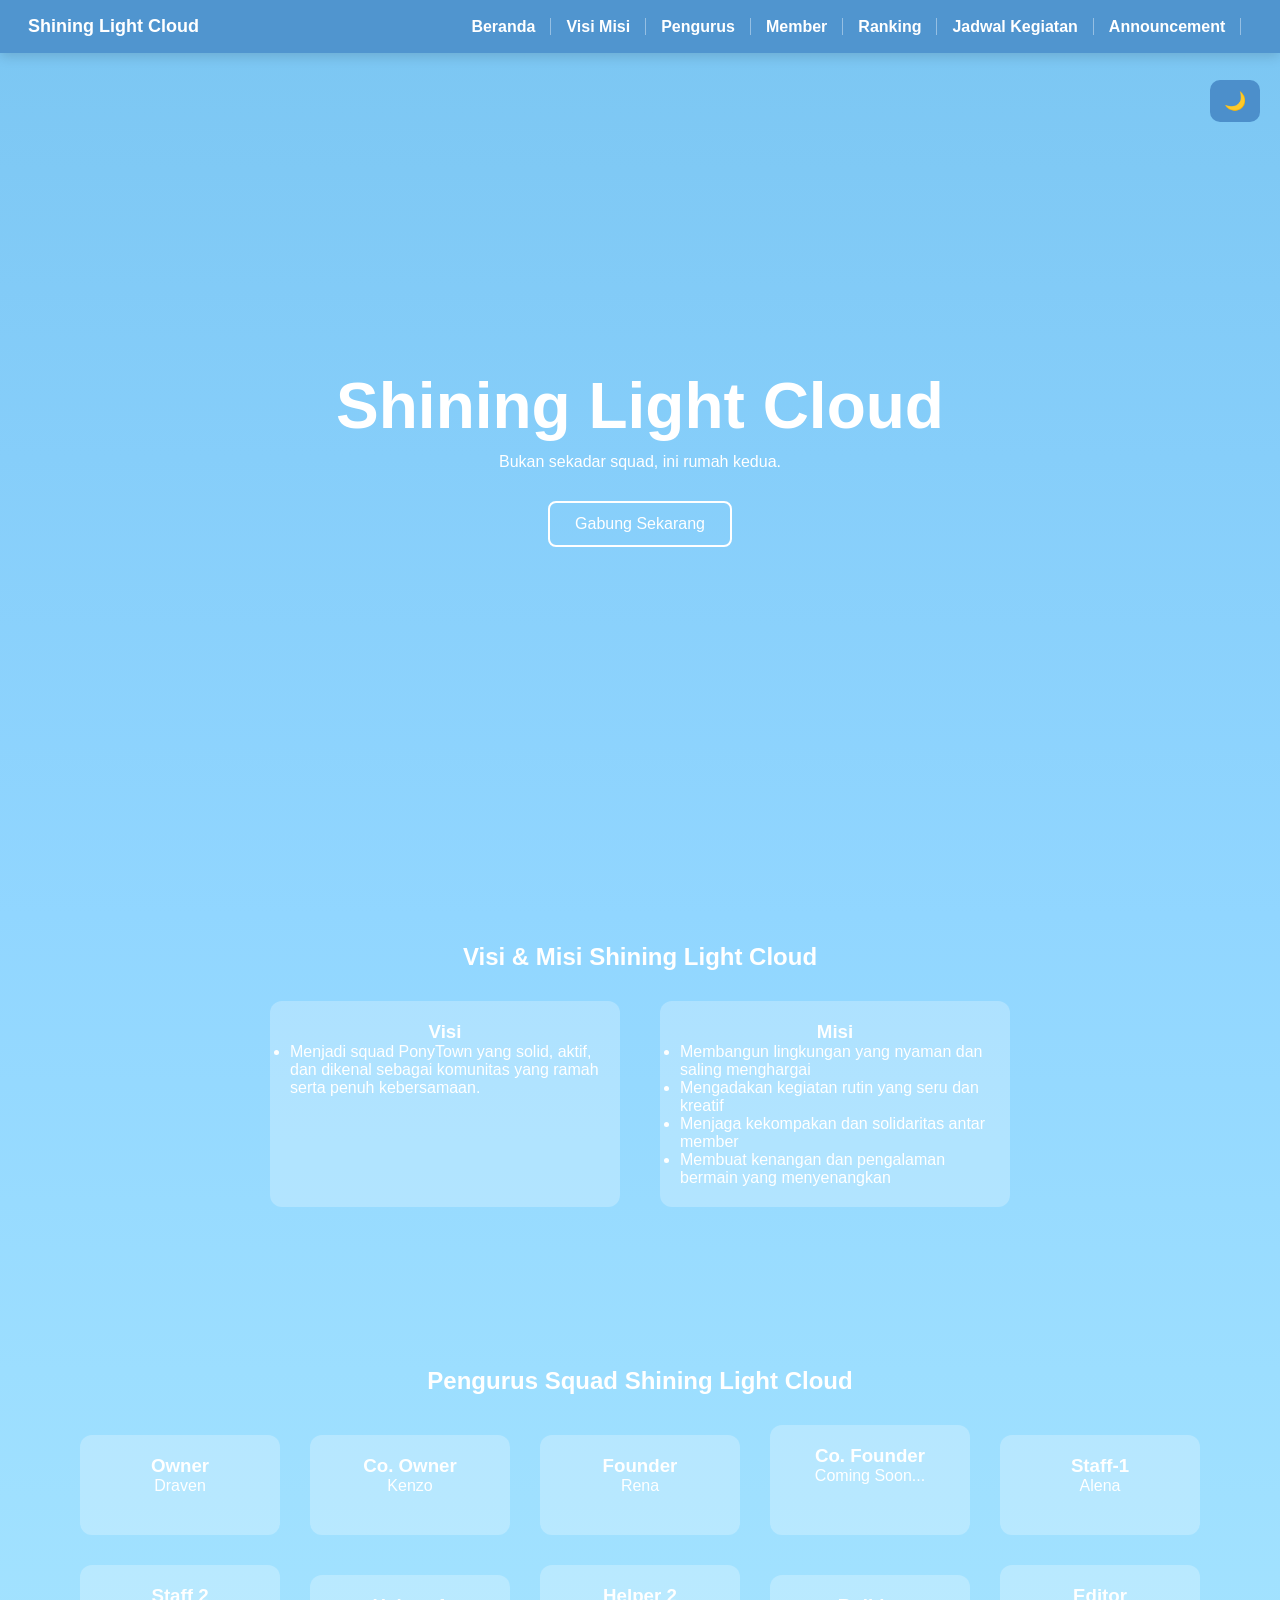
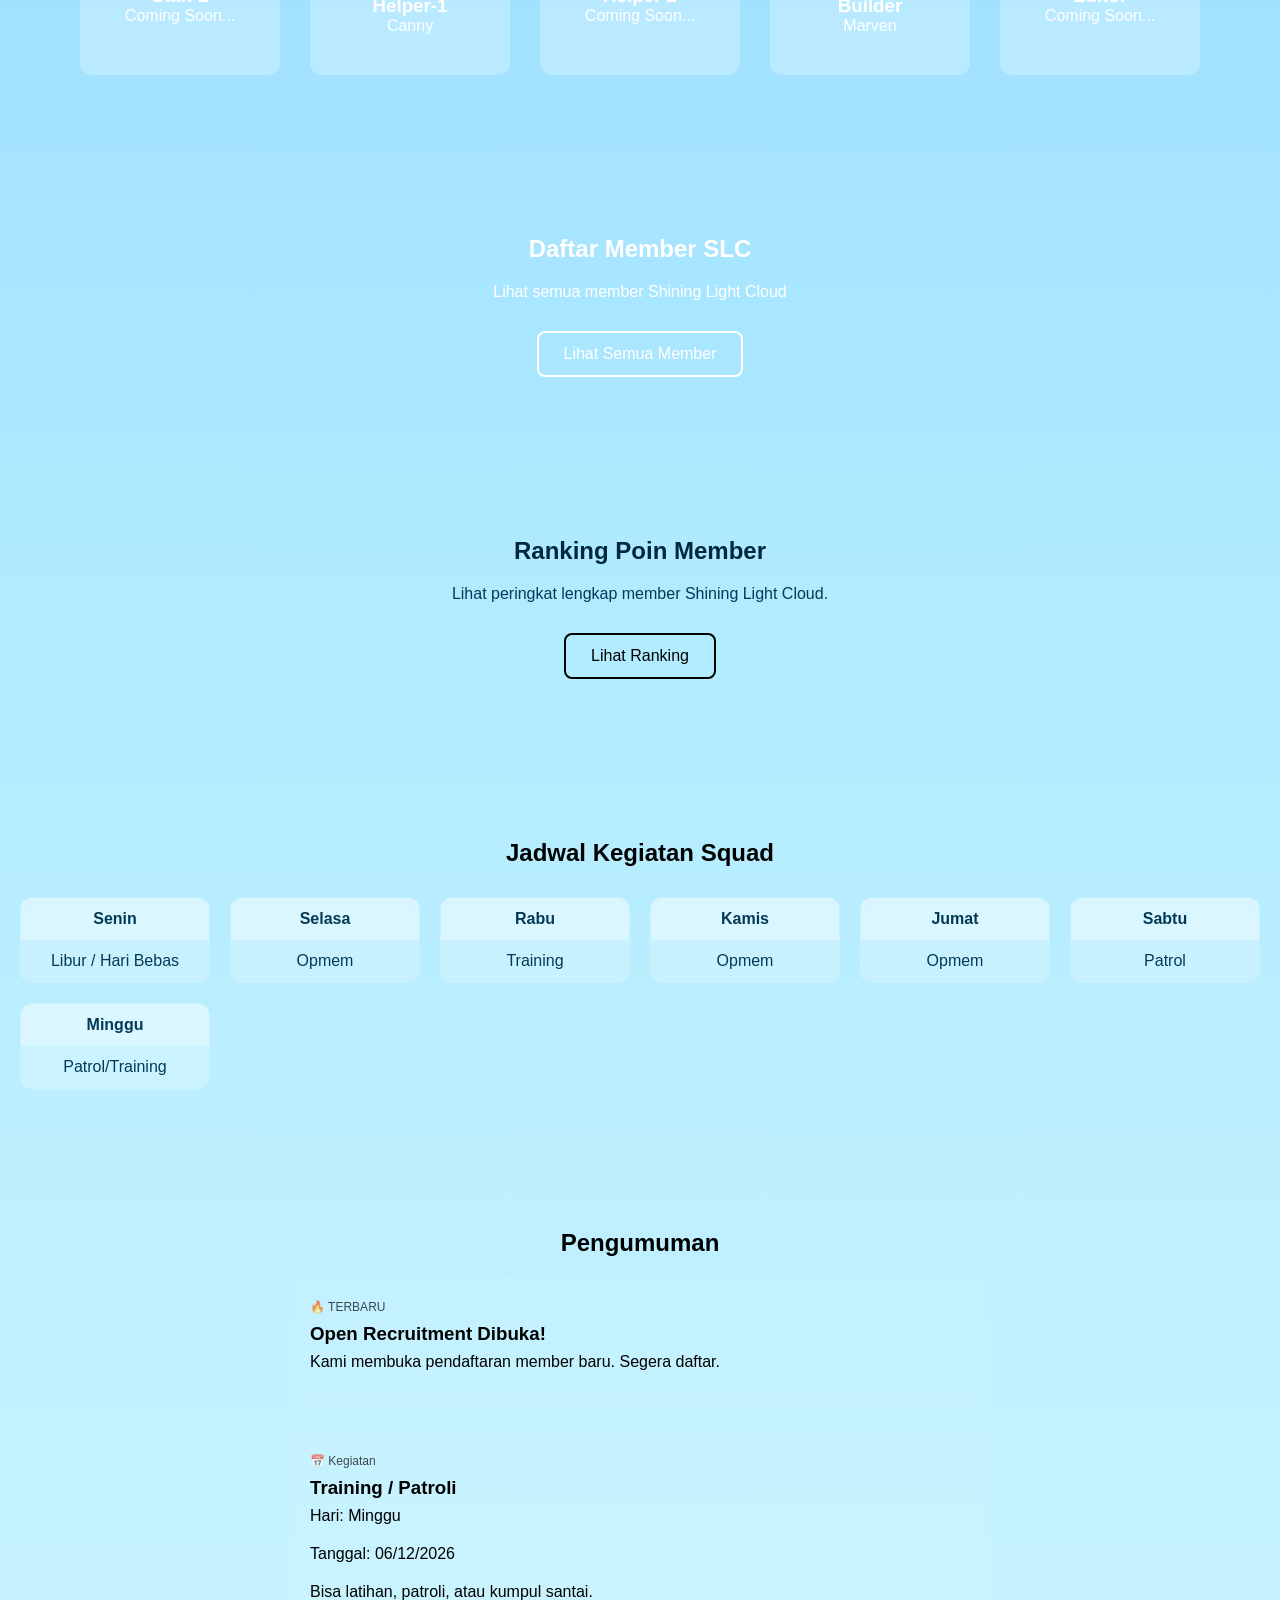
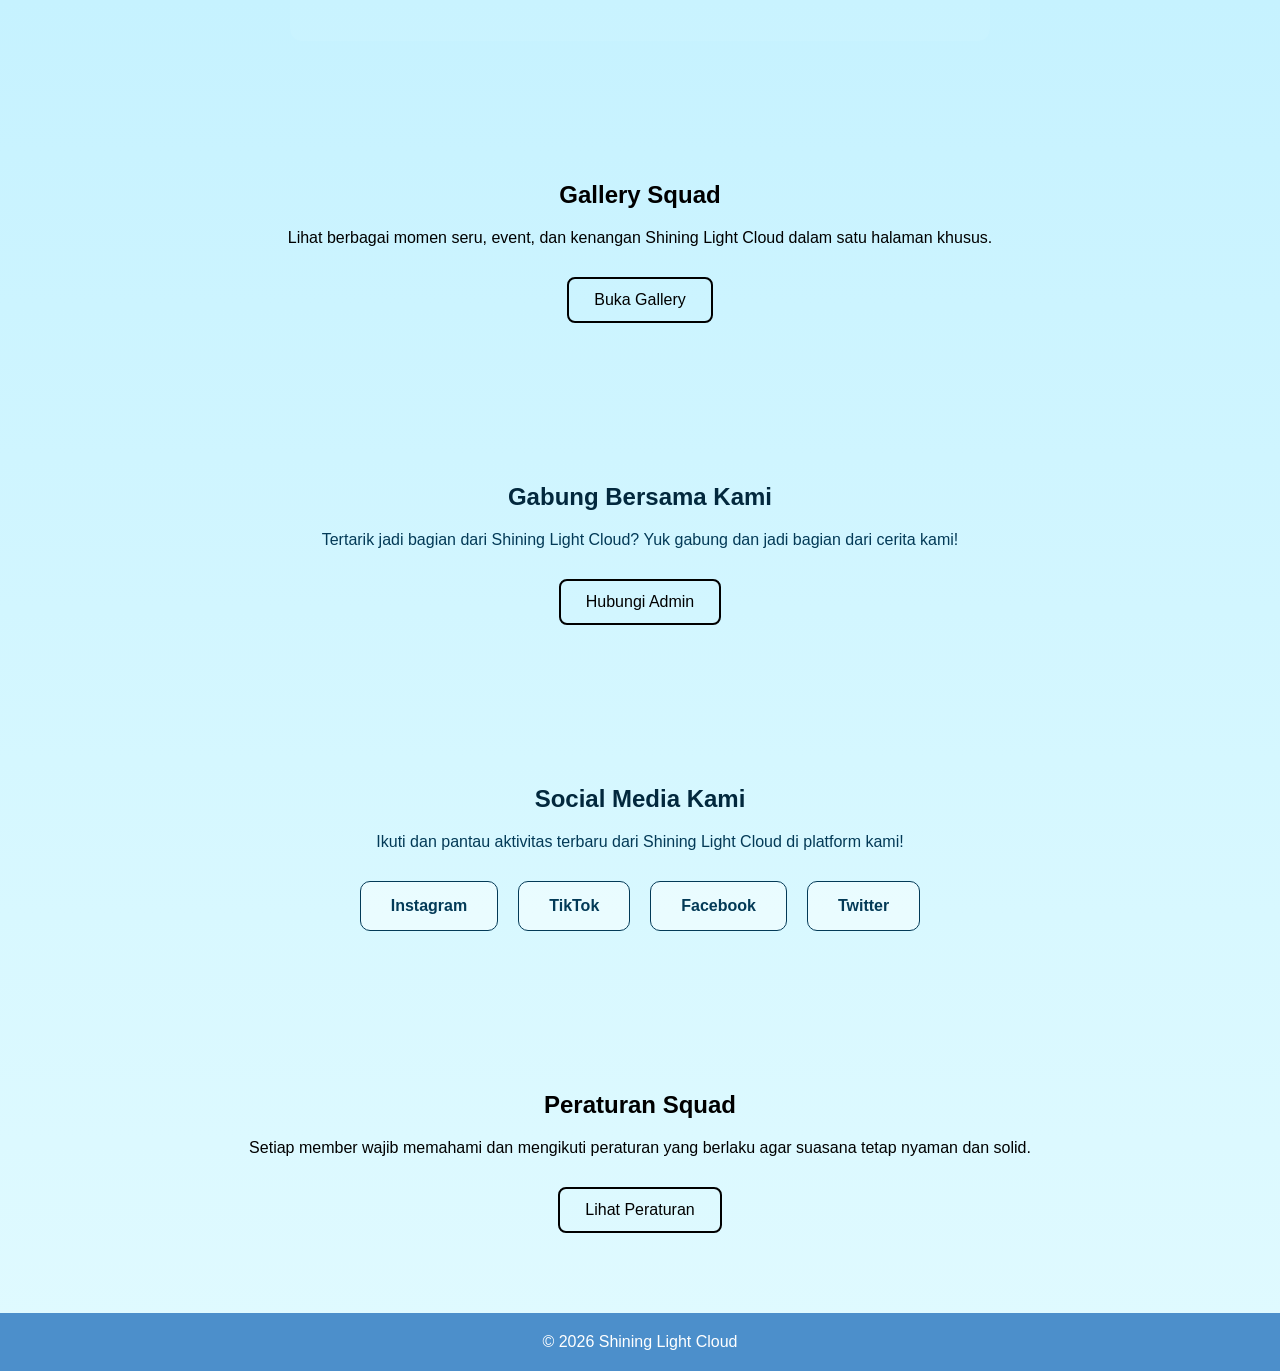
==== commit 2a982088: "Add files via upload" ====
--- a/index.html
+++ b/index.html
@@ -181,6 +181,8 @@
     <div class="social-container">
         <a href="https://www.instagram.com/shininglightcloud?igsh=OTZnd3Znb2lmcnAx" class="social-box">Instagram</a>
         <a href="https://www.tiktok.com/@shining.light.clo" class="social-box">TikTok</a>
+        <a href="https://www.facebook.com/profile.php?id=61574347956772" class="social-box">Facebook</a>
+        <a href="https://x.com/SCloud65213" class="social-box">Twitter</a>
     </div>
 </section>
 
@@ -202,4 +204,4 @@
 <script src="assets/js/announcement.js"></script>
 
 </body>
-</html>
+</html>
